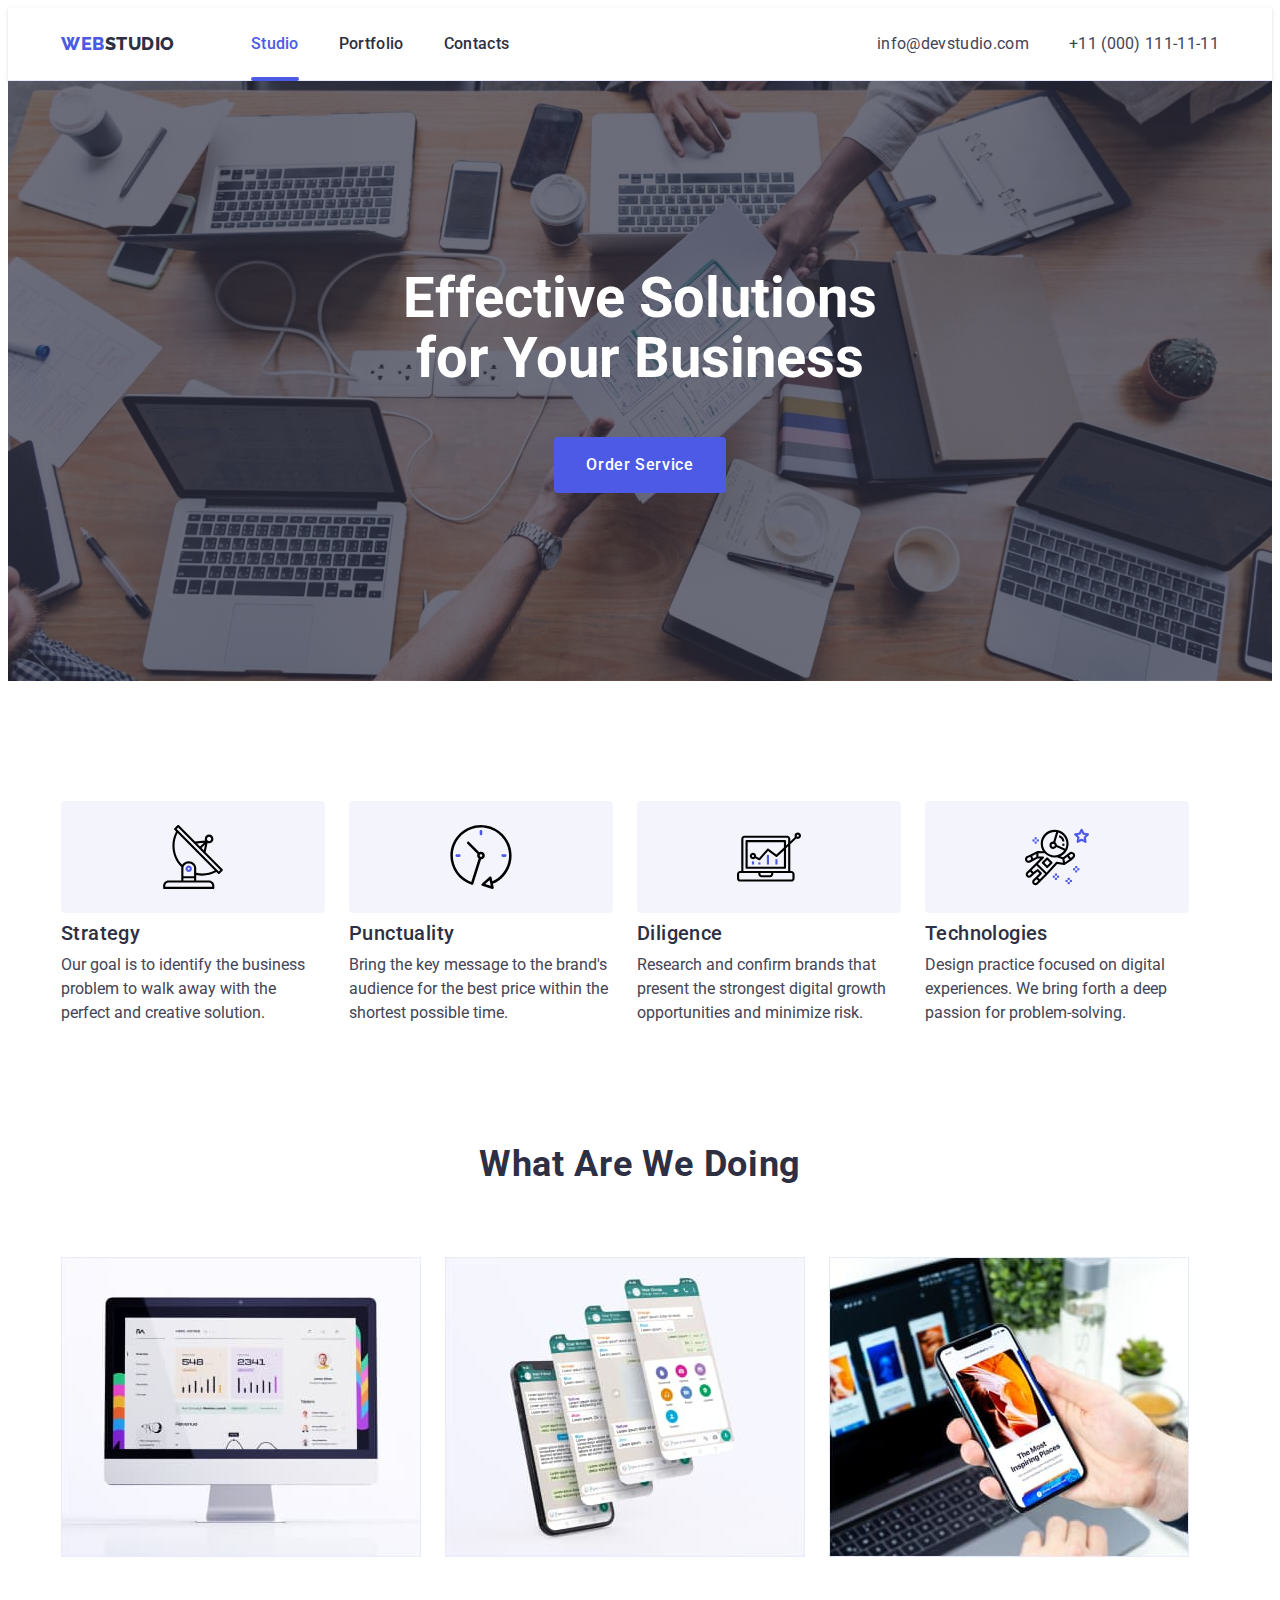
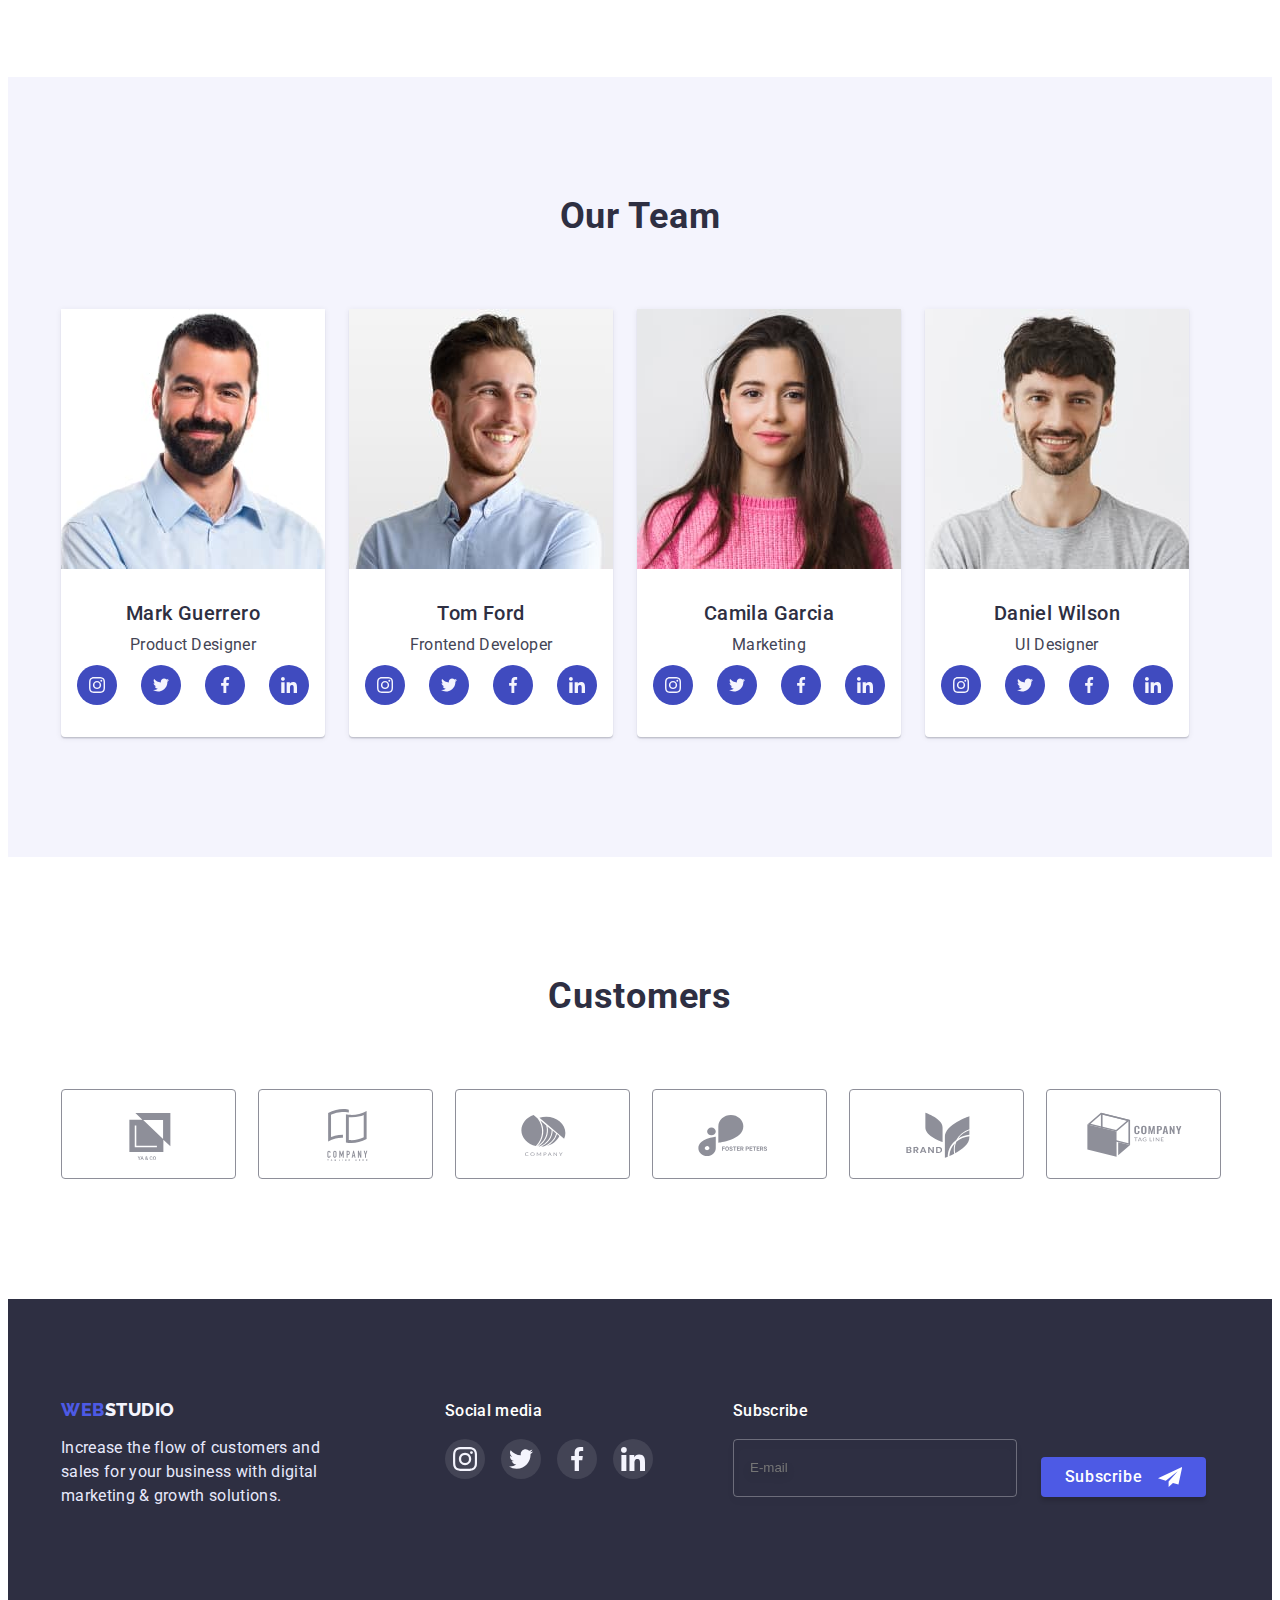
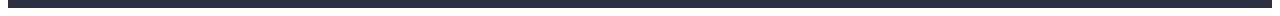
==== index.html @ ac2ced2f "Add files via upload" ====
<!DOCTYPE html>
<html lang="en">
  <head>
    <meta charset="UTF-8" />
    <meta http-equiv="X-UA-Compatible" content="IE=edge" />
    <meta name="viewport" content="width=device-width, initial-scale=1.0" />

    <!-- fonts -->

    <link href="https://fonts.googleapis.com" rel="preconnect" />
    <link href="https://fonts.gstatic.com" rel="preconnect" crossorigin />
    <link
      href="https://fonts.googleapis.com/css2?family=Raleway:wght@800&family=Roboto:wght@400;500;700;900&display=swap"
      rel="stylesheet"
    />

    <!-- reset -->

    <link
      href="https://cdnjs.cloudflare.com/ajax/libs/modern-normalize/1.1.0/modern-normalize.min.css"
      rel="stylesheet"
      integrity="sha512-wpPYUAdjBVSE4KJnH1VR1HeZfpl1ub8YT/NKx4PuQ5NmX2tKuGu6U/JRp5y+Y8XG2tV+wKQpNHVUX03MfMFn9Q=="
      crossorigin="anonymous"
      referrerpolicy="no-referrer"
    />

    <!-- styles -->

    <link href="./css/styles.css" rel="stylesheet" />
    <title>Webstudio</title>
  </head>

  <body>
    <header class="header">
      <div class="container">
        <!-- navigation -->
        <nav class="header-nav">
          <a class="logo link" href="./index.html"
            ><span class="logo-item">Web</span>Studio</a
          >
          <ul class="header-menu list">
            <li class="header-item">
              <a class="nav-link current link" href="./index.html">Studio</a>
            </li>
            <li class="header-item">
              <a class="nav-link link" href="./portfolio.html">Portfolio</a>
            </li>
            <li class="header-item">
              <a class="nav-link link" href="./portfolio.html">Contacts</a>
            </li>
          </ul>
        </nav>

        <!-- contacts -->
        <address>
          <ul class="header-address list">
            <li class="header-item">
              <a class="header-contacts link" href="mailto:info@devstudio.com"
                >info@devstudio.com</a
              >
            </li>
            <li class="header-item">
              <a class="header-contacts link" href="tel:+110001111111"
                >+11 (000) 111-11-11</a
              >
            </li>
          </ul>
        </address>
      </div>
    </header>

    <main>
      <!-- hero -->

      <section class="section hero">
        <div class="container">
          <h1 class="hero-title">Effective Solutions for Your Business</h1>
          <button class="hero-button" data-modal-open type="button">
            Order Service
          </button>
        </div>
      </section>

      <!-- advantages -->

      <section class="section">
        <div class="container">
          <h2 class="visually-hidden">advantages</h2>
          <ul class="list">
            <li class="column">
              <div class="adv-icon-box">
                <svg class="adv-icon">
                  <use href="./images/icons.svg#icon-antenna"></use>
                </svg>
              </div>
              <h3 class="section-subtitle">Strategy</h3>
              <p class="section-description">
                Our goal is to identify the business problem to walk away with
                the perfect and creative solution.
              </p>
            </li>
            <li class="column">
              <div class="adv-icon-box">
                <svg class="adv-icon">
                  <use href="./images/icons.svg#icon-clock"></use>
                </svg>
              </div>
              <h3 class="section-subtitle">Punctuality</h3>
              <p class="section-description">
                Bring the key message to the brand's audience for the best price
                within the shortest possible time.
              </p>
            </li>
            <li class="column">
              <div class="adv-icon-box">
                <svg class="adv-icon">
                  <use href="./images/icons.svg#icon-diagram"></use>
                </svg>
              </div>
              <h3 class="section-subtitle">Diligence</h3>
              <p class="section-description">
                Research and confirm brands that present the strongest digital
                growth opportunities and minimize risk.
              </p>
            </li>
            <li class="column">
              <div class="adv-icon-box">
                <svg class="adv-icon">
                  <use href="./images/icons.svg#icon-astronaut"></use>
                </svg>
              </div>
              <h3 class="section-subtitle">Technologies</h3>
              <p class="section-description">
                Design practice focused on digital experiences. We bring forth a
                deep passion for problem-solving.
              </p>
            </li>
          </ul>
        </div>
      </section>

      <!-- doing -->

      <section class="section">
        <div class="container">
          <h2 class="section-title">What are we doing</h2>
          <ul class="do-list list">
            <li>
              <img
                class="doing-images"
                src="./images/img1.jpg"
                alt="imac"
                width="360"
                height="300"
              />
            </li>
            <li>
              <img
                class="doing-images"
                src="./images/img2.jpg"
                alt="handy"
                width="360"
                height="300"
              />
            </li>
            <li>
              <img
                class="doing-images"
                src="./images/img3.jpg"
                alt="hand with handy"
                width="360"
                height="300"
              />
            </li>
          </ul>
        </div>
      </section>

      <!-- team -->

      <section class="section team">
        <div class="container team">
          <h2 class="section-title">Our Team</h2>
          <ul class="list">
            <li class="team-cards">
              <img
                src="./images/mark-guerrero.jpg"
                alt="Mark Guerrero"
                width="264"
                height="260"
              />
              <h3 class="section-subtitle">Mark Guerrero</h3>
              <p class="section-description">Product Designer</p>
              <ul class="socials-list">
                <li class="socials-item">
                  <a class="socials-link" href="#">
                    <svg class="socials-icon">
                      <use href="./images/icons.svg#icon-instagram"></use>
                    </svg>
                  </a>
                </li>
                <li class="socials-item">
                  <a class="socials-link" href="#">
                    <svg class="socials-icon">
                      <use href="./images/icons.svg#icon-twitter"></use>
                    </svg>
                  </a>
                </li>
                <li class="socials-item">
                  <a class="socials-link" href="#">
                    <svg class="socials-icon">
                      <use href="./images/icons.svg#icon-facebook"></use>
                    </svg>
                  </a>
                </li>
                <li class="socials-item">
                  <a class="socials-link" href="#">
                    <svg class="socials-icon">
                      <use href="./images/icons.svg#icon-linkedin"></use>
                    </svg>
                  </a>
                </li>
              </ul>
            </li>
            <li class="team-cards">
              <img
                src="./images/tom-ford.jpg"
                alt="Tom Ford"
                width="264"
                height="260"
              />
              <h3 class="section-subtitle">Tom Ford</h3>
              <p class="section-description">Frontend Developer</p>
              <ul class="socials-list">
                <li class="socials-item">
                  <a class="socials-link" href="#">
                    <svg class="socials-icon">
                      <use href="./images/icons.svg#icon-instagram"></use>
                    </svg>
                  </a>
                </li>
                <li class="socials-item">
                  <a class="socials-link" href="#">
                    <svg class="socials-icon">
                      <use href="./images/icons.svg#icon-twitter"></use>
                    </svg>
                  </a>
                </li>
                <li class="socials-item">
                  <a class="socials-link" href="#">
                    <svg class="socials-icon">
                      <use href="./images/icons.svg#icon-facebook"></use>
                    </svg>
                  </a>
                </li>
                <li class="socials-item">
                  <a class="socials-link" href="#">
                    <svg class="socials-icon">
                      <use href="./images/icons.svg#icon-linkedin"></use>
                    </svg>
                  </a>
                </li>
              </ul>
            </li>
            <li class="team-cards">
              <img
                src="./images/camila-garcia.jpg"
                alt="Camila Garcia"
                width="264"
                height="260"
              />
              <h3 class="section-subtitle">Camila Garcia</h3>
              <p class="section-description">Marketing</p>
              <ul class="socials-list">
                <li class="socials-item">
                  <a class="socials-link" href="#">
                    <svg class="socials-icon">
                      <use href="./images/icons.svg#icon-instagram"></use>
                    </svg>
                  </a>
                </li>
                <li class="socials-item">
                  <a class="socials-link" href="#">
                    <svg class="socials-icon">
                      <use href="./images/icons.svg#icon-twitter"></use>
                    </svg>
                  </a>
                </li>
                <li class="socials-item">
                  <a class="socials-link" href="#">
                    <svg class="socials-icon">
                      <use href="./images/icons.svg#icon-facebook"></use>
                    </svg>
                  </a>
                </li>
                <li class="socials-item">
                  <a class="socials-link" href="#">
                    <svg class="socials-icon">
                      <use href="./images/icons.svg#icon-linkedin"></use>
                    </svg>
                  </a>
                </li>
              </ul>
            </li>
            <li class="team-cards">
              <img
                src="./images/daniel-wilson.jpg"
                alt="Daniel Wilson"
                width="264"
                height="260"
              />
              <h3 class="section-subtitle">Daniel Wilson</h3>
              <p class="section-description">UI Designer</p>
              <ul class="socials-list">
                <li class="socials-item">
                  <a class="socials-link" href="#">
                    <svg class="socials-icon">
                      <use href="./images/icons.svg#icon-instagram"></use>
                    </svg>
                  </a>
                </li>
                <li class="socials-item">
                  <a class="socials-link" href="#">
                    <svg class="socials-icon">
                      <use href="./images/icons.svg#icon-twitter"></use>
                    </svg>
                  </a>
                </li>
                <li class="socials-item">
                  <a class="socials-link" href="#">
                    <svg class="socials-icon">
                      <use href="./images/icons.svg#icon-facebook"></use>
                    </svg>
                  </a>
                </li>
                <li class="socials-item">
                  <a class="socials-link" href="#">
                    <svg class="socials-icon">
                      <use href="./images/icons.svg#icon-linkedin"></use>
                    </svg>
                  </a>
                </li>
              </ul>
            </li>
          </ul>
        </div>
      </section>

      <!-- clients -->

      <section class="section">
        <div class="container">
          <h2 class="section-title">Customers</h2>
          <ul class="clients-list list">
            <li class="clients-item">
              <a class="clients-link" href="#">
                <svg class="clients-icon">
                  <use href="./images/icons.svg#icon-Logo1"></use>
                </svg>
              </a>
            </li>
            <li class="clients-item">
              <a class="clients-link" href="#">
                <svg class="clients-icon">
                  <use href="./images/icons.svg#icon-Logo2"></use>
                </svg>
              </a>
            </li>
            <li class="clients-item">
              <a class="clients-link" href="#">
                <svg class="clients-icon">
                  <use href="./images/icons.svg#icon-Logo3"></use>
                </svg>
              </a>
            </li>
            <li class="clients-item">
              <a class="clients-link" href="#">
                <svg class="clients-icon">
                  <use href="./images/icons.svg#icon-Logo4"></use>
                </svg>
              </a>
            </li>
            <li class="clients-item">
              <a class="clients-link" href="#">
                <svg class="clients-icon">
                  <use href="./images/icons.svg#icon-Logo5"></use>
                </svg>
              </a>
            </li>
            <li class="clients-item">
              <a class="clients-link" href="#">
                <svg class="clients-icon">
                  <use href="./images/icons.svg#icon-Logo6"></use>
                </svg>
              </a>
            </li>
          </ul>
        </div>
      </section>
    </main>

    <!-- footer -->

    <footer class="footer">
      <div class="container">
        <ul class="list socials-footer">
          <li class="footer-item">
            <a class="footer-logo link" href="./index.html"
              ><span class="logo-item">Web</span>Studio</a
            >
            <p class="footer-text">
              Increase the flow of customers and sales for your business with
              digital marketing &#38; growth solutions.
            </p>
          </li>
          <li class="footer-socials-item">
            <h3 class="footer-socials-title">Social media</h3>
            <ul class="footer-socials-list">
              <li class="socials-item">
                <a class="footer-socials-link" href="#">
                  <svg class="footer-socials-icon">
                    <use href="./images/icons.svg#icon-instagram"></use>
                  </svg>
                </a>
              </li>
              <li class="socials-item">
                <a class="footer-socials-link" href="#">
                  <svg class="footer-socials-icon">
                    <use href="./images/icons.svg#icon-twitter"></use>
                  </svg>
                </a>
              </li>
              <li class="socials-item">
                <a class="footer-socials-link" href="#">
                  <svg class="footer-socials-icon">
                    <use href="./images/icons.svg#icon-facebook"></use>
                  </svg>
                </a>
              </li>
              <li class="socials-item">
                <a class="footer-socials-link" href="#">
                  <svg class="footer-socials-icon">
                    <use href="./images/icons.svg#icon-linkedin"></use>
                  </svg>
                </a>
              </li>
            </ul>
          </li>
          <li>
            <form class="footer-form" id="footer-form" autocomplete="on">
              <div class="footer-form-item">
                <label class="footer-socials-title" for="footer-user-email"
                  >Subscribe</label
                >

                <input
                  class="footer-user-email"
                  id="footer-user-email"
                  type="email"
                  placeholder="E-mail"
                  name="footer-user-email"
                  required
                />
              </div>

              <div class="footer-submit">
                <button
                  class="footer-submit-button"
                  type="submit"
                  form="footer-form"
                >
                  Subscribe
                  <svg class="footer-button-icon">
                    <use href="./images/icons.svg#icon-send"></use>
                  </svg>
                </button>
              </div>
            </form>
          </li>
        </ul>
      </div>
    </footer>

    <!-- modal -->
    <div class="backdrop is-hidden" data-modal>
      <div class="modal">
        <button class="modal-close" data-modal-close type="button">
          <svg height="8" width="8">
            <use href="./images/icons.svg#icon-close"></use>
          </svg>
        </button>
        <h2 class="form-title">
          Leave your contacts and we will call you back
        </h2>
        <form name="contact-form" autocomplete="on">
          <div class="form-item">
            <label class="form-row-name" for="user-name">Name</label>
            <input
              class="form-row"
              id="user-name"
              type="text"
              name="user-name"
              required
            />
            <svg class="form-row-icon">
              <use href="./images/icons.svg#icon-name"></use>
            </svg>
          </div>
          <div class="form-item">
            <label class="form-row-name" for="user-phone">Phone</label>
            <input
              class="form-row"
              id="user-phone"
              type="tel"
              name="user-phone"
              required
            />
            <svg class="form-row-icon">
              <use href="./images/icons.svg#icon-phone"></use>
            </svg>
          </div>
          <div class="form-item">
            <label class="form-row-name" for="user-email">E-mail</label>
            <input
              class="form-row"
              id="user-email"
              type="email"
              name="user-email"
              required
            />
            <svg class="form-row-icon">
              <use href="./images/icons.svg#icon-email"></use>
            </svg>
          </div>
          <div class="user-comment">
            <label class="form-row-name" for="user-comment">Comment</label>
            <textarea
              class="form-user-comment"
              name="user-comment"
              id="user-comment"
              placeholder="Text input"
              required
            ></textarea>
          </div>

          <div class="user-agreement">
            <input
              class="checkbox-input visually-hidden"
              type="checkbox"
              id="checkbox"
              value="vector"
              name="user-agreement"
              required
            />
            <label class="form-checkbox-text" for="checkbox">
              I accept the terms and conditions of the
              <a href="#">Privacy Policy</a>
            </label>
          </div>
          <button class="form-button" data-modal-open type="submit">
            Send
          </button>
        </form>
      </div>
    </div>

    <script src="./js/modal.js"></script>
  </body>
</html>
---- css/styles.css ----
:root {
  --color-brand: #4d5ae5;
  --color-pressed: #404bbf;
  --color-primary: #2e2f42;
  --color-success: #31d0aa;
  --color-bodytext: #434455;
  --color-helpertext: #8e8f99;
  --color-accent: #e7e9fc;
  --color-lightmode: #f4f4fd;
  --color-body-bckg: #ffffff;
  --main-font: "Roboto";
  --secondary-font: "Raleway";
}

body {
  font-family: var(--main-font);
  font-size: 16px;
  line-height: 1.5;
  color: var(--color-bodytext);
  background-color: var(--color-body-bckg);
}

p,
h1,
h2,
h3,
h4,
h5,
h6 {
  margin-top: 0px;
}

img {
  display: block;
  height: auto;
  max-width: 100%;
}

.list {
  list-style-type: none;
  margin-top: 0;
  margin-bottom: 0;
  padding: 0;
}

.link {
  text-decoration: none;
}

/* components */

.container {
  width: 100%;
  max-width: 1158px;
  margin: 0 auto;
  padding: 0 15px;
}

/* utils */

.visually-hidden {
  position: absolute;
  width: 1px;
  height: 1px;
  margin: -1px;
  border: 0;
  padding: 0;

  white-space: nowrap;
  clip-path: inset(100%);
  clip: rect(0 0 0 0);
  overflow: hidden;
}

/* section */

.section {
  padding-top: 120px;
  padding-bottom: 120px;
}

.section:nth-of-type(3) {
  padding-top: 0px;
}

.section-title {
  text-align: center;
  font-size: 36px;
  line-height: 1.11;
  letter-spacing: 0.02em;
  text-transform: capitalize;
  color: var(--color-primary);
  margin-bottom: 72px;
}

.section-subtitle {
  text-align: center;
  font-weight: 500;
  font-size: 20px;
  line-height: 1.2;
  letter-spacing: 0.02em;
  color: var(--color-primary);
  margin-bottom: 8px;
}

.section-description {
  text-align: center;
  letter-spacing: 0.02em;
  margin-bottom: 0;
}

.section .list {
  display: flex;
  row-gap: 48px;
  column-gap: 24px;
}

/* header */

.logo {
  font-family: var(--secondary-font);
  font-weight: 800;
  font-size: 18px;
  line-height: 1.17;
  letter-spacing: 0.03em;
  text-transform: uppercase;
  color: var(--color-primary);
  margin-right: 76px;
  display: block;
}

.logo-item {
  color: var(--color-brand);
}
.header {
  border-bottom: 1px solid #e7e9fc;
  padding-top: 24px;
  padding-bottom: 24px;
  box-shadow: 0px 2px 1px rgba(46, 47, 66, 0.08),
    0px 1px 1px rgba(46, 47, 66, 0.16), 0px 1px 6px rgba(46, 47, 66, 0.08);
}

.header .container {
  display: flex;
  align-items: center;
}

.header-item {
  margin-right: 40px;
}
.header-item:last-child {
  margin-right: 0;
}
.header-item:first-child {
  margin-left: 0;
}

/* navigation */

.header-nav {
  display: flex;
  align-items: center;
  flex-grow: 1;
}

.header-menu {
  display: flex;
  margin-bottom: 0;
}

.nav-link {
  position: relative;
  display: flex;
  color: var(--color-primary);
  font-weight: 500;
  letter-spacing: 0.02em;
  transition-property: color;
  transition-duration: 250ms;
  transition-timing-function: cubic-bezier(0.4, 0, 0.2, 1);
}

.nav-link.current {
  color: var(--color-brand);
}

.nav-link.current::after {
  position: absolute;
  width: 100%;
  height: 4px;
  content: " ";
  background-color: currentColor;
  border-radius: 2px;
  bottom: -104%;
  left: 0;
}

.nav-link:hover {
  color: var(--color-pressed);
}

/* contacts */

.header-address {
  display: flex;
  margin-bottom: 0;
}

.header-contacts {
  font-style: normal;
  color: var(--color-bodytext);
  letter-spacing: 0.02em;
  transition-property: color;
  transition-duration: 250ms;
  transition-timing-function: cubic-bezier(0.4, 0, 0.2, 1);
}

.header-contacts:hover {
  color: var(--color-pressed);
}

/* hero */

.hero .container {
  text-align: center;
}

.hero {
  background-color: var(--color-primary);
  padding-top: 188px;
  padding-bottom: 188px;
  text-align: center;
  background-image: linear-gradient(
      rgba(46, 47, 66, 0.7),
      rgba(46, 47, 66, 0.7)
    ),
    url(../images/hero-bg.jpg);
  background-repeat: no-repeat;
  background-position: center;
  object-fit: contain;
  max-width: 1440px;
  margin: 0 auto;
}

.hero-title {
  max-width: 494px;
  display: block;
  font-size: 56px;
  line-height: 1.07;
  letter-spacing: normal;
  color: var(--color-body-bckg);
  margin-bottom: 48px;
  text-align: center;
  margin-left: auto;
  margin-right: auto;
}

.hero-button {
  display: inline-block;
  font-family: inherit;
  font-weight: 500;
  font-size: 16px;
  line-height: 1.5;
  letter-spacing: 0.04em;
  background: var(--color-brand);
  color: var(--color-body-bckg);
  box-shadow: 0px 4px 4px var(--box-shadow-color);
  border: 0;
  border-color: transparent;
  border-radius: 4px;
  padding: 16px 32px;
  text-align: center;
  cursor: pointer;
  transition-property: background-color;
  transition-duration: 250ms;
  transition-timing-function: cubic-bezier(0.4, 0, 0.2, 1);
}

.hero-button:hover,
.hero-button:focus {
  background: var(--color-pressed);
}

/* advantages */

.adv-icon-box {
  display: flex;
  align-items: center;
  justify-content: center;
  width: 264px;
  height: 112px;
  border-radius: 4px;
  background-color: var(--color-lightmode);
  margin-bottom: 8px;
}

.adv-icon {
  width: 64px;
  height: 64px;
}

.column {
  width: 264px;
}

.column .section-subtitle {
  text-align: left;
}

.column .section-description {
  text-align: left;
  margin-bottom: 0;
  letter-spacing: normal;
}
/* team */

.team {
  background-color: var(--color-lightmode);
}

.team-cards {
  background-color: var(--color-body-bckg);
  box-shadow: 0px 1px 6px rgba(46, 47, 66, 0.08),
    0px 1px 1px rgba(46, 47, 66, 0.16), 0px 2px 1px rgba(46, 47, 66, 0.08);
  border-radius: 0px 0px 4px 4px;
  padding-bottom: 32px;
}

.team-cards > img {
  margin-bottom: 32px;
}
.team-cards > p {
  margin-bottom: 0;
}

.team-profession {
  letter-spacing: 0.02em;
}

/* clients */

.clients-list {
  justify-content: center;
}

.clients-item {
  flex-basis: calc((100% - 24px * 5) / 6);
}

.clients-link {
  display: flex;
  height: 88px;
  width: 100%;
  align-items: center;
  justify-content: center;
  border: 1px solid var(--color-helpertext);
  border-radius: 4px;
  fill: var(--color-helpertext);
  transition-property: border-color, fill;
  transition-duration: 250ms;
  transition-timing-function: cubic-bezier(0.4, 0, 0.2, 1);
}

.clients-link:hover,
.clients-link:focus {
  border-color: var(--color-pressed);
  fill: var(--color-pressed);
}

.clients-icon {
  width: 104px;
  height: 56px;
}

/* footer */

.footer {
  background: var(--color-primary);
  padding-top: 100px;
  padding-bottom: 100px;
}

.container .footer {
  margin-left: 0;
}

.socials-footer {
  display: flex;
}
/* socials footer */

.socials-list {
  justify-content: center;
  margin-top: 8px;
  gap: 24px;
  list-style-type: none;
  margin-bottom: 0;
  padding-left: 0;
  display: flex;
}

.socials-item {
  height: 40px;
  width: 40px;
}

.socials-link {
  background-color: var(--color-pressed);
  fill: var(--color-lightmode);
  display: flex;
  align-items: center;
  justify-content: center;
  height: 100%;
  width: 100%;
  border-radius: 50%;
  transition-property: background-color;
  transition-duration: 250ms;
  transition-timing-function: cubic-bezier(0.4, 0, 0.2, 1);
}

.socials-link:focus,
.socials-link:hover {
  background-color: var(--color-brand);
}

.socials-icon {
  height: 16px;
  width: 16px;
}

.footer-item {
  margin-right: 120px;
}

.footer-socials-item {
  margin-right: 80px;
}

.footer-logo {
  display: block;
  font-family: var(--secondary-font);
  font-weight: 800;
  font-size: 18px;
  line-height: 1.17;
  text-decoration: none;
  color: var(--color-lightmode);
  text-transform: uppercase;
  letter-spacing: 0.03em;
  margin-bottom: 16px;
}

.footer-text {
  display: block;
  color: var(--color-accent);
  letter-spacing: 0.02em;
  width: 264px;
  margin: 0;
}

.footer-socials-title {
  font-weight: 500;
  font-size: 16px;
  letter-spacing: 0.02em;
  color: var(--color-body-bckg);
}

.footer-socials-list {
  display: flex;
  justify-content: center;
  gap: 16px;
  list-style-type: none;
  margin-bottom: 0;
  padding-left: 0;
}

.footer-socials-link {
  background-color: rgba(255, 255, 255, 0.1);
  fill: var(--color-lightmode);
  display: flex;
  align-items: center;
  justify-content: center;
  height: 100%;
  width: 100%;
  border-radius: 50%;
  transition-property: background-color;
  transition-duration: 250ms;
  transition-timing-function: cubic-bezier(0.4, 0, 0.2, 1);
}

.footer-socials-link:focus,
.footer-socials-link:hover {
  background-color: var(--color-success);
}

.footer-socials-icon {
  height: 24px;
  width: 24px;
}

.footer-user-email {
  background-color: transparent;
  width: 264px;
  height: 40px;
  border: 1px solid rgba(255, 255, 255, 0.3);
  color: var(--color-body-bckg);
  filter: drop-shadow(0px 4px 4px rgba(0, 0, 0, 0.15));
  border-radius: 4px;
  padding-left: 16px;
  padding-top: 8px;
  padding-bottom: 8px;
}

.footer-user-email:focus,
.footer-user-email:active {
  outline: none;
  border-color: var(--color-brand);
}

.form-user-email::placeholder {
  font-size: 12px;
  line-height: 2;
  letter-spacing: 0.04em;
  color: rgba(255, 255, 255, 0.6);
}

.footer-submit-button {
  display: flex;
  gap: 16px;
  justify-content: center;
  align-items: center;

  height: 40px;
  width: 165px;
  font-family: inherit;
  font-weight: 500;
  font-size: 16px;
  line-height: 1.5;
  letter-spacing: 0.04em;
  background: var(--color-brand);
  color: var(--color-body-bckg);
  box-shadow: 0px 4px 4px rgba(0, 0, 0, 0.15);
  border: 0;
  border-color: transparent;
  border-radius: 4px;

  text-align: center;
  cursor: pointer;
  transition-property: background-color;
  transition-duration: 250ms;
  transition-timing-function: cubic-bezier(0.4, 0, 0.2, 1);
}

.footer-submit-button:hover,
.footer-submit-button:focus {
  background-color: var(--color-pressed);
}

.footer-submit {
  display: flex;
  justify-content: center;
  align-items: end;
}

.footer-form {
  display: flex;
  gap: 24px;
}

.footer-button-icon {
  height: 24px;
  width: 24px;
  fill: var(--color-body-bckg);
}

.footer-form-item {
  display: flex;
  flex-direction: column;
  gap: 16px;
}

/* modal */

.backdrop {
  display: flex;
  justify-content: center;
  align-items: center;
  position: fixed;
  top: 0;
  left: 0;
  width: 100%;
  height: 100%;
  padding: 24px 0;
  background-color: rgba(46, 47, 66, 0.4);
  transition-property: transform;
  transition: opacity 500ms cubic-bezier(0.4, 0, 0.2, 1),
    visibility 500ms cubic-bezier(0.4, 0, 0.2, 1);
}
.backdrop.is-hidden {
  opacity: 0;
  visibility: hidden;
  pointer-events: none;
}

.modal {
  position: relative;
  width: 100%;
  height: 100%;
  max-width: 408px;
  max-height: 584px;
  background-color: #fcfcfc;
  box-shadow: 0px 1px 1px rgba(0, 0, 0, 0.14), 0px 1px 3px rgba(0, 0, 0, 0.12),
    0px 2px 1px rgba(0, 0, 0, 0.2);
  border-radius: 4px;
  transition-property: transform;
  transition-duration: 250ms;
  transition-timing-function: ease-out;
  padding: 72px 24px 24px;
}

.backdrop.is-hidden .modal {
  transform: scale(0);
}

.modal-close {
  position: absolute;
  cursor: pointer;
  right: 24px;
  top: 24px;
  height: 24px;
  width: 24px;
  background-color: var(--color-accent);
  border-radius: 50%;
  border: 1px solid rgba(0, 0, 0, 0.1);
  fill: black;
  transition-duration: 250ms;
  transition-timing-function: cubic-bezier(0.4, 0, 0.2, 1);
}

.modal-close:hover,
.modal-close:focus {
  fill: var(--color-body-bckg);
  background-color: var(--color-pressed);
}

.form-user-comment::placeholder {
  font-size: 12px;
  line-height: 1.33;
  letter-spacing: 0.04em;
  color: rgba(117, 117, 117, 0.5);
}

.form-item {
  position: relative;
  margin-bottom: 8px;
}

.form-row {
  width: 100%;
  height: 40px;
  padding-left: 38px;
  border: 1px solid rgba(33, 33, 33, 0.2);
  border-radius: 4px;

  transition-property: border-color;
  transition-duration: 250ms;
  transition-timing-function: cubic-bezier(0.4, 0, 0.2, 1);
}

.form-row:focus,
.form-row:active {
  outline: none;
  border-color: var(--color-brand);
}
.form-item input:focus + svg {
  fill: var(--color-brand);
}

.form-row-name {
  display: block;
  font-size: 12px;
  line-height: 1.33;
  letter-spacing: 0.04em;
  color: var(--color-helpertext);
  margin-bottom: 4px;
}

.form-row-icon {
  position: absolute;
  top: 65%;
  left: 16px;
  transform: translateY(-50%);
  fill: inherit;
  height: 12px;
  width: 12px;
}

.form-title {
  font-size: 16px;
  font-weight: 500;
  line-height: 1.5;
  text-align: center;
  letter-spacing: 0.02em;
  color: var(--color-primary);
}

.form-user-comment {
  resize: none;
  width: 100%;
  height: 120px;
  border: 1px solid #4d5ae5;
  border-radius: 4px;
  border: 1px solid rgba(33, 33, 33, 0.2);
  border-radius: 4px;
  margin-bottom: 0;
}

.user-comment {
  margin-bottom: 0;
  max-height: 138px;
}

.form-user-comment:focus,
.form-user-comment:active {
  outline: none;
  border-color: var(--color-brand);
}

.user-agreement {
  margin-top: 16px;
  margin-bottom: 24px;
}

.form-checkbox-text {
  display: flex;
  height: 16px;
  font-size: 12px;
  line-height: 1.33;
  letter-spacing: 0.04em;
  color: #757575;
  cursor: pointer;
}

.form-checkbox-text::before {
  content: "";
  height: 16px;
  width: 16px;
  margin-right: 8px;
  border: 1.25px solid var(--color-helpertext);
  border-radius: 2px;

  transition-property: background-color;
  transition-duration: 250ms;
  transition-timing-function: cubic-bezier(0.4, 0, 0.2, 1);
}

.checkbox-input:checked + .form-checkbox-text::before {
  background-color: var(--color-brand);
  border: 1.25px solid var(--color-brand);
  border-radius: 2px;
  background-image: url(../images/check.svg);
  color: var(--color-accent);
  background-repeat: no-repeat;
  background-position: center;
}

.checkbox-input:hover + .form-checkbox-text::before,
.checkbox-input:active + .form-checkbox-text::before {
  border-color: var(--color-pressed);
}

.form-button {
  margin: 0 auto;
  height: 56px;
  width: 169px;
  display: block;

  font-family: inherit;
  font-weight: 500;
  font-size: 16px;
  line-height: 1.5;
  letter-spacing: 0.04em;
  background: var(--color-brand);
  color: var(--color-body-bckg);
  box-shadow: 0px 4px 4px rgba(0, 0, 0, 0.15);
  border: 0;
  border-color: transparent;
  border-radius: 4px;
  padding: 16px 32px;

  text-align: center;
  cursor: pointer;
  transition-property: background-color;
  transition-duration: 250ms;
  transition-timing-function: cubic-bezier(0.4, 0, 0.2, 1);
}

.form-button:hover,
.form-button:focus {
  background-color: var(--color-pressed);
}

/* portfolio page */

/* filter */

.filter {
  padding-top: 96px;
}
.filter-list {
  justify-content: center;
  margin-bottom: 72px;
}

.filter-buttons {
  color: var(--color-brand);
  cursor: pointer;
  border-radius: 4px;
  background: var(--color-accent);
  font-family: var(--main-font);
  font-weight: 500;
  font-size: 16px;
  line-height: 1.5;
  align-items: center;
  letter-spacing: 0.04em;
  border-radius: 4px;
  border: 1px solid var(--accent-color);
  padding: 12px 24px;
  transition-property: background-color, color, box-shadow;
  transition-duration: 250ms;
  transition-timing-function: cubic-bezier(0.4, 0, 0.2, 1);
}

.filter-buttons:hover,
.filter-buttons:focus {
  background-color: var(--color-pressed);
  color: var(--color-body-bckg);
  box-shadow: 0px 3px 1px rgba(0, 0, 0, 0.1), 0px 2px 1px rgba(0, 0, 0, 0.08),
    0px 2px 2px rgba(0, 0, 0, 0.12);
}

/* portfolio-net */

.section .list .portfolio-list {
  row-gap: 24px;
  column-gap: 48px;
}

.portfolio-list {
  flex-wrap: wrap;
}
.portfolio-link {
  display: block;
  text-decoration: none;
  transition-property: box-shadow;
  transition-duration: 250ms;
  transition-timing-function: cubic-bezier(0.4, 0, 0.2, 1);
}

.portfolio-link:hover,
.portfolio-link:focus {
  box-shadow: 0px 1px 6px rgba(46, 47, 66, 0.08),
    0px 1px 1px rgba(46, 47, 66, 0.16), 0px 2px 1px rgba(46, 47, 66, 0.08);
}

.portfolio-card {
  flex-direction: column;
  border-left: 1px solid #e7e9fc;
  border-right: 1px solid #e7e9fc;
  border-bottom: 1px solid #e7e9fc;
  padding-top: 32px;
  padding-bottom: 32px;
  padding-left: 16px;
  text-decoration: none;
}

.pf-subtitle {
  display: flex;
  flex-direction: column;
  align-items: start;
}

.pf-dskr {
  display: flex;
  align-items: start;
  color: var(--color-bodytext);
}

.portfolio-item {
  flex-basis: calc((100% - 48px) / 3);
}

.portfolio-image {
  position: relative;
  overflow: hidden;
}

.portfolio-link:hover .portfolio-info,
.portfolio-link:focus .portfolio-info {
  transform: translateY(0);
}

.portfolio-info {
  padding-left: 32px;
  padding-right: 32px;
  padding-top: 40px;
  position: absolute;
  text-align: left;
  top: 0;
  left: 0;
  color: var(--color-lightmode);
  background-color: var(--color-brand);
  width: 100%;
  height: 100%;
  transition-property: transform;
  transform: translateY(100%);
  transition-duration: 250ms;
  transition-timing-function: cubic-bezier(0.4, 0, 0.2, 1);
  background-blend-mode: soft-light;
  mix-blend-mode: normal;
}
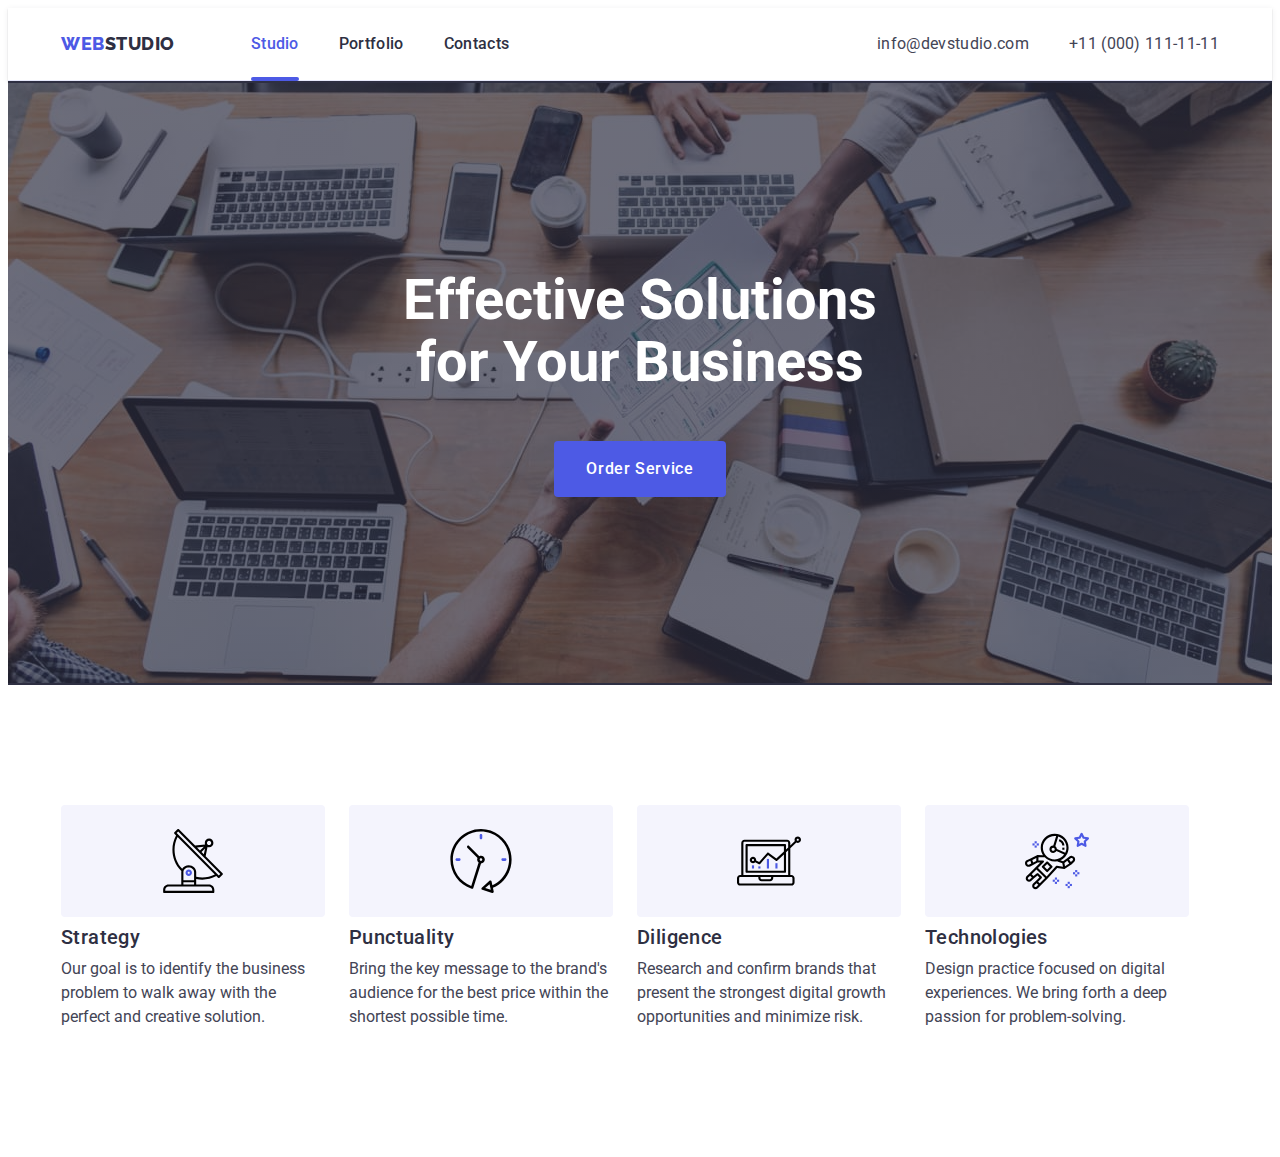
==== commit 55471f38: "add adaptive 2 sections" ====
--- a/index.html
+++ b/index.html
@@ -33,7 +33,6 @@
   <body>
     <header class="header">
       <div class="container">
-        <!-- navigation -->
         <nav class="header-nav">
           <a class="logo link" href="./index.html"
             ><span class="logo-item">Web</span>Studio</a
@@ -51,7 +50,6 @@
           </ul>
         </nav>
 
-        <!-- contacts -->
         <address>
           <ul class="header-address list">
             <li class="header-item">
@@ -66,6 +64,97 @@
             </li>
           </ul>
         </address>
+
+        <button
+          class="header-burger js-open-menu"
+          type="button"
+          aria-expanded="false"
+          aria-controls="mobile-menu"
+        >
+          <svg class="header-burger" width="32px" height="22">
+            <use href="./images/icons.svg#icon-menu-burger"></use>
+          </svg>
+        </button>
+      </div>
+
+      <div class="mobile-menu js-menu-container" id="mobile-menu">
+        <button class="modal-close js-close-menu" type="button">
+          <svg height="8" width="8">
+            <use href="./images/icons.svg#icon-close"></use>
+          </svg>
+        </button>
+
+        <nav class="mobile-header-nav">
+          <ul class="mobile-header-menu list">
+            <li class="mobile-header-item">
+              <a class="mobile-nav-link current link" href="./index.html"
+                >Studio</a
+              >
+            </li>
+            <li class="mobile-header-item">
+              <a class="mobile-nav-link link" href="./portfolio.html"
+                >Portfolio</a
+              >
+            </li>
+            <li class="mobile-header-item">
+              <a class="mobile-nav-link link" href="./portfolio.html"
+                >Contacts</a
+              >
+            </li>
+          </ul>
+        </nav>
+        <div class="mobile-contacts">
+          <address class="mobile-header-address">
+            <ul class="mobile-contact-list list">
+              <li class="mobile-contacts-item">
+                <a
+                  class="mobile-header-contacts phone link"
+                  href="tel:+110001111111"
+                  >+11 (000) 111-11-11</a
+                >
+              </li>
+              <li class="mobile-contacts-item">
+                <a
+                  class="mobile-header-contacts email link"
+                  href="mailto:info@devstudio.com"
+                  >info@devstudio.com</a
+                >
+              </li>
+            </ul>
+          </address>
+          <div class="socials-mobile">
+            <ul class="mobile-socials-list">
+              <li class="socials-item">
+                <a class="socials-link" href="#">
+                  <svg class="socials-icon">
+                    <use href="./images/icons.svg#icon-instagram"></use>
+                  </svg>
+                </a>
+              </li>
+              <li class="socials-item">
+                <a class="socials-link" href="#">
+                  <svg class="socials-icon">
+                    <use href="./images/icons.svg#icon-twitter"></use>
+                  </svg>
+                </a>
+              </li>
+              <li class="socials-item">
+                <a class="socials-link" href="#">
+                  <svg class="socials-icon">
+                    <use href="./images/icons.svg#icon-facebook"></use>
+                  </svg>
+                </a>
+              </li>
+              <li class="socials-item">
+                <a class="socials-link" href="#">
+                  <svg class="socials-icon">
+                    <use href="./images/icons.svg#icon-linkedin"></use>
+                  </svg>
+                </a>
+              </li>
+            </ul>
+          </div>
+        </div>
       </div>
     </header>
 
@@ -74,7 +163,10 @@
 
       <section class="section hero">
         <div class="container">
-          <h1 class="hero-title">Effective Solutions for Your Business</h1>
+          <h1 class="hero-title">
+            Effective Solutions<br />
+            for Your Business
+          </h1>
           <button class="hero-button" data-modal-open type="button">
             Order Service
           </button>
@@ -141,7 +233,7 @@
 
       <!-- doing -->
 
-      <section class="section">
+      <!-- <section class="section">
         <div class="container">
           <h2 class="section-title">What are we doing</h2>
           <ul class="do-list list">
@@ -174,11 +266,11 @@
             </li>
           </ul>
         </div>
-      </section>
+      </section> -->
 
       <!-- team -->
 
-      <section class="section team">
+      <!-- <section class="section team">
         <div class="container team">
           <h2 class="section-title">Our Team</h2>
           <ul class="list">
@@ -344,11 +436,11 @@
             </li>
           </ul>
         </div>
-      </section>
+      </section> -->
 
       <!-- clients -->
 
-      <section class="section">
+      <!-- <section class="section">
         <div class="container">
           <h2 class="section-title">Customers</h2>
           <ul class="clients-list list">
@@ -396,12 +488,12 @@
             </li>
           </ul>
         </div>
-      </section>
+      </section> -->
     </main>
 
     <!-- footer -->
 
-    <footer class="footer">
+    <!-- <footer class="footer">
       <div class="container">
         <ul class="list socials-footer">
           <li class="footer-item">
@@ -479,10 +571,10 @@
           </li>
         </ul>
       </div>
-    </footer>
+    </footer> -->
 
     <!-- modal -->
-    <div class="backdrop is-hidden" data-modal>
+    <!-- <div class="backdrop is-hidden" data-modal>
       <div class="modal">
         <button class="modal-close" data-modal-close type="button">
           <svg height="8" width="8">
@@ -562,8 +654,9 @@
           </button>
         </form>
       </div>
-    </div>
+    </div> -->
 
     <script src="./js/modal.js"></script>
+    <script src="./js/mobile-menu.js"></script>
   </body>
 </html>
--- a/css/styles.css
+++ b/css/styles.css
@@ -50,10 +50,27 @@
 /* components */
 
 .container {
-  width: 100%;
-  max-width: 1158px;
   margin: 0 auto;
-  padding: 0 15px;
+  padding-left: 15px;
+  padding-right: 15px;
+  max-width: 428px;
+}
+
+@media screen and (min-width: 768px) {
+  .container {
+    max-width: 768px;
+  }
+}
+@media screen and (min-width: 1158px) {
+  .container {
+    max-width: 1158px;
+  }
+}
+@media screen and (max-width: 1157px) {
+  .section {
+    padding-top: 96px;
+    padding-bottom: 96px;
+  }
 }
 
 /* utils */
@@ -75,8 +92,15 @@
 /* section */
 
 .section {
-  padding-top: 120px;
-  padding-bottom: 120px;
+  padding-top: 96px;
+  padding-bottom: 96px;
+}
+
+@media (min-width: 1158px) {
+  .section {
+    padding-top: 120px;
+    padding-bottom: 120px;
+  }
 }
 
 .section:nth-of-type(3) {
@@ -95,24 +119,48 @@
 
 .section-subtitle {
   text-align: center;
-  font-weight: 500;
-  font-size: 20px;
-  line-height: 1.2;
+  font-weight: 700;
+  font-size: 36px;
+  line-height: 1.1;
   letter-spacing: 0.02em;
   color: var(--color-primary);
   margin-bottom: 8px;
 }
 
+@media (min-width: 1158px) {
+  .section-subtitle {
+    font-weight: 500;
+    font-size: 20px;
+    line-height: 1.2;
+  }
+}
+
 .section-description {
+  flex-direction: column;
   text-align: center;
   letter-spacing: 0.02em;
   margin-bottom: 0;
 }
 
 .section .list {
-  display: flex;
-  row-gap: 48px;
-  column-gap: 24px;
+  flex-wrap: wrap;
+  row-gap: 72px;
+  display: flex;
+}
+
+@media (min-width: 768px) {
+  .section .list {
+    display: flex;
+    flex-wrap: wrap;
+    row-gap: 72px;
+    column-gap: 24px;
+  }
+}
+
+@media (min-width: 1158px) {
+  .section .list {
+    flex-wrap: nowrap;
+  }
 }
 
 /* header */
@@ -163,9 +211,23 @@
   flex-grow: 1;
 }
 
+@media (min-width: 768px) {
+  .header-nav {
+    display: flex;
+    align-items: center;
+    flex-grow: 1;
+  }
+}
+
 .header-menu {
-  display: flex;
-  margin-bottom: 0;
+  display: none;
+}
+
+@media (min-width: 768px) {
+  .header-menu {
+    display: flex;
+    margin-bottom: 0;
+  }
 }
 
 .nav-link {
@@ -201,8 +263,14 @@
 /* contacts */
 
 .header-address {
-  display: flex;
-  margin-bottom: 0;
+  display: none;
+}
+
+@media (min-width: 768px) {
+  .header-address {
+    display: flex;
+    margin-bottom: 0;
+  }
 }
 
 .header-contacts {
@@ -218,6 +286,97 @@
   color: var(--color-pressed);
 }
 
+/* mobile menu */
+
+.mobile-menu {
+  position: fixed;
+  top: 0;
+  left: 100%;
+  width: 100vw;
+  height: 100vh;
+  background-color: #fff;
+  padding: 80px 51px 40px 40px;
+  transition: transform 250ms cubic-bezier(0.4, 0, 0.2, 1);
+}
+
+.mobile-menu.is-open {
+  transform: translateX(-100%);
+}
+
+.header-burger {
+  background-color: transparent;
+  color: var(--color-primary);
+  border: none;
+  padding: 0;
+  height: 22px;
+}
+
+@media (min-width: 768px) {
+  .header-burger {
+    display: none;
+  }
+}
+
+.mobile-header-nav {
+  display: flex;
+  flex-direction: column;
+  margin-bottom: 284px;
+}
+
+.mobile-header-menu {
+  display: flex;
+  flex-direction: column;
+  gap: 40px;
+}
+
+.mobile-nav-link {
+  font-weight: 700;
+  font-size: 36px;
+  line-height: 1.11;
+  letter-spacing: 0.02em;
+  color: var(--color-primary);
+}
+.mobile-contacts-item {
+  display: inline-block;
+}
+
+.mobile-header-address {
+  margin-bottom: 48px;
+}
+
+.mobile-contact-list {
+  display: flex;
+  flex-direction: column;
+  justify-content: space-between;
+}
+
+.mobile-header-contacts {
+  font-style: normal;
+}
+
+.phone {
+  font-weight: 600;
+  font-size: 36px;
+  line-height: 1.11px;
+  color: var(--color-brand);
+  display: block;
+}
+
+.email {
+  font-weight: 500;
+  font-size: 20px;
+  line-height: 1.2;
+  letter-spacing: 0.02em;
+  color: var(--color-bodytext);
+}
+
+.mobile-socials-list {
+  justify-content: space-between;
+  list-style-type: none;
+  margin-bottom: 0;
+  padding-left: 0;
+  display: flex;
+}
 /* hero */
 
 .hero .container {
@@ -226,14 +385,14 @@
 
 .hero {
   background-color: var(--color-primary);
-  padding-top: 188px;
-  padding-bottom: 188px;
+  padding-top: 112px;
+  padding-bottom: 112px;
   text-align: center;
   background-image: linear-gradient(
       rgba(46, 47, 66, 0.7),
       rgba(46, 47, 66, 0.7)
     ),
-    url(../images/hero-bg.jpg);
+    url(../images/hero-bg-mobile.jpg);
   background-repeat: no-repeat;
   background-position: center;
   object-fit: contain;
@@ -241,17 +400,89 @@
   margin: 0 auto;
 }
 
+@media screen and (min-device-pixel-ratio: 2),
+  (min-resolution: 192dpi),
+  (min-resolution: 2dppx) {
+  .hero {
+    background-image: linear-gradient(
+        rgba(46, 47, 66, 0.7),
+        rgba(46, 47, 66, 0.7)
+      ),
+      url(../images/hero-bg-mobile@2x.jpg);
+  }
+}
+
+@media (min-width: 768px) {
+  .hero {
+    background-image: linear-gradient(
+        rgba(46, 47, 66, 0.7),
+        rgba(46, 47, 66, 0.7)
+      ),
+      url(../images/hero-bg-tablet.jpg);
+  }
+  @media screen and (min-device-pixel-ratio: 2),
+    (min-resolution: 192dpi),
+    (min-resolution: 2dppx) {
+    .hero {
+      background-image: linear-gradient(
+          rgba(46, 47, 66, 0.7),
+          rgba(46, 47, 66, 0.7)
+        ),
+        url(../images/hero-bg-tablet@2x.jpg);
+    }
+  }
+}
+
+@media (min-width: 1158px) {
+  .hero {
+    padding-top: 188px;
+    padding-bottom: 188px;
+    background-image: linear-gradient(
+        rgba(46, 47, 66, 0.7),
+        rgba(46, 47, 66, 0.7)
+      ),
+      url(../images/hero-bg.jpg);
+  }
+  @media screen and (min-device-pixel-ratio: 2),
+    (min-resolution: 192dpi),
+    (min-resolution: 2dppx) {
+    .hero {
+      background-image: linear-gradient(
+          rgba(46, 47, 66, 0.7),
+          rgba(46, 47, 66, 0.7)
+        ),
+        url(../images/hero-bg@2x.jpg);
+    }
+  }
+}
+
+@media screen and (min-device-pixel-ratio: 2),
+  (min-resolution: 192dpi),
+  (min-resolution: 2dppx) {
+}
+
 .hero-title {
-  max-width: 494px;
   display: block;
-  font-size: 56px;
-  line-height: 1.07;
-  letter-spacing: normal;
+  font-size: 36px;
+  line-height: 1.11;
   color: var(--color-body-bckg);
-  margin-bottom: 48px;
-  text-align: center;
-  margin-left: auto;
-  margin-right: auto;
+  margin-bottom: 72px;
+}
+@media (max-width: 427px) {
+  .hero-title {
+    font-size: 30px;
+  }
+}
+@media (min-width: 768px) {
+  .hero-title {
+    margin-bottom: 40px;
+  }
+}
+@media (min-width: 1158px) {
+  .hero-title {
+    margin-bottom: 48px;
+    font-size: 56px;
+  }
 }
 
 .hero-button {
@@ -283,14 +514,20 @@
 /* advantages */
 
 .adv-icon-box {
-  display: flex;
-  align-items: center;
-  justify-content: center;
-  width: 264px;
-  height: 112px;
-  border-radius: 4px;
-  background-color: var(--color-lightmode);
-  margin-bottom: 8px;
+  display: none;
+}
+
+@media (min-width: 1154px) {
+  .adv-icon-box {
+    display: flex;
+    align-items: center;
+    justify-content: center;
+    width: 264px;
+    height: 112px;
+    border-radius: 4px;
+    background-color: var(--color-lightmode);
+    margin-bottom: 8px;
+  }
 }
 
 .adv-icon {
@@ -299,17 +536,36 @@
 }
 
 .column {
-  width: 264px;
+  width: calc((100% -24px)/2);
+}
+
+@media (min-width: 1154px) {
+  .column {
+    width: 264px;
+  }
 }
 
 .column .section-subtitle {
-  text-align: left;
+  text-align: center;
+}
+
+@media (min-width: 1158px) {
+  .column .section-subtitle {
+    text-align: left;
+  }
 }
 
 .column .section-description {
-  text-align: left;
+  font-weight: 500;
   margin-bottom: 0;
   letter-spacing: normal;
+  text-align: left;
+}
+
+@media (min-width: 1158px) {
+  .column .section-description {
+    font-weight: 400;
+  }
 }
 /* team */
 
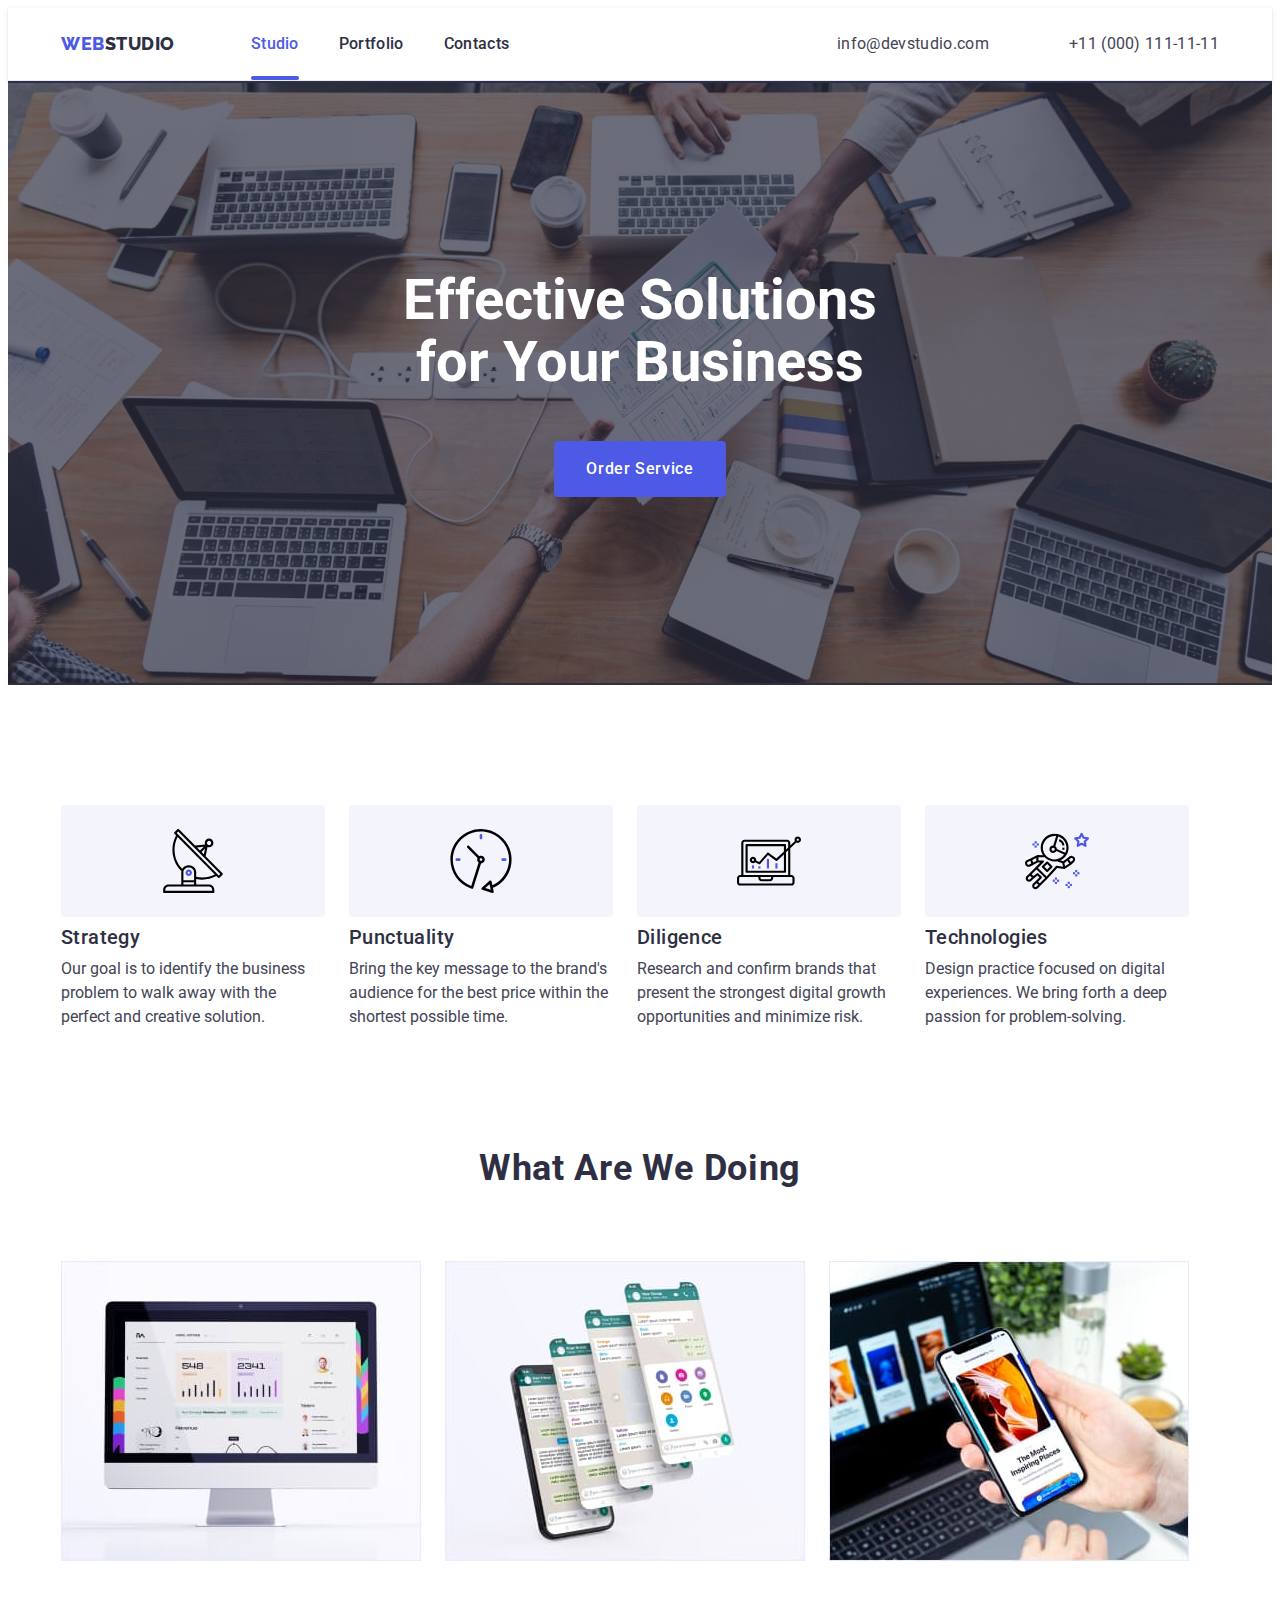
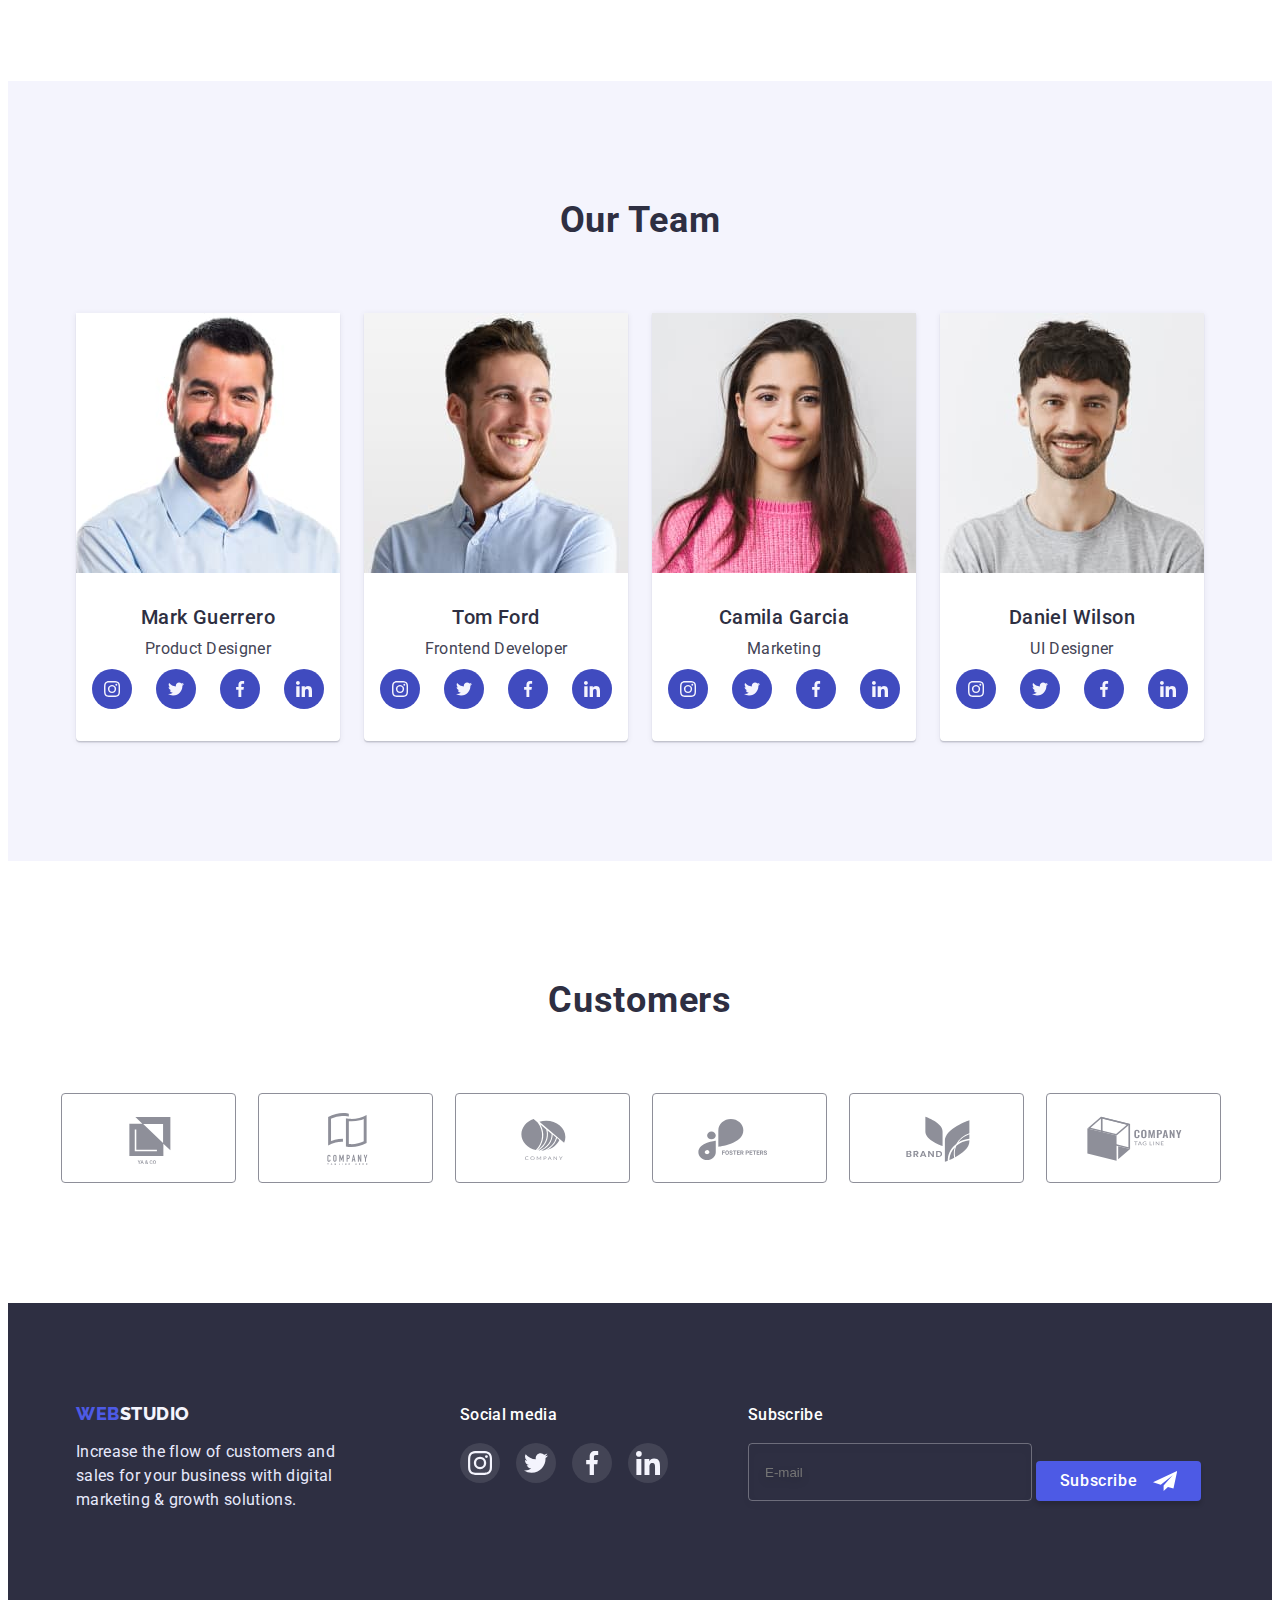
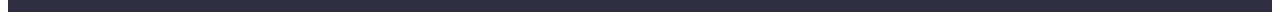
==== commit f374da3e: "add index adaptiv" ====
--- a/index.html
+++ b/index.html
@@ -233,7 +233,7 @@
 
       <!-- doing -->
 
-      <!-- <section class="section">
+      <section class="section example">
         <div class="container">
           <h2 class="section-title">What are we doing</h2>
           <ul class="do-list list">
@@ -266,11 +266,11 @@
             </li>
           </ul>
         </div>
-      </section> -->
+      </section>
 
       <!-- team -->
 
-      <!-- <section class="section team">
+      <section class="section team">
         <div class="container team">
           <h2 class="section-title">Our Team</h2>
           <ul class="list">
@@ -436,11 +436,11 @@
             </li>
           </ul>
         </div>
-      </section> -->
+      </section>
 
       <!-- clients -->
 
-      <!-- <section class="section">
+      <section class="section">
         <div class="container">
           <h2 class="section-title">Customers</h2>
           <ul class="clients-list list">
@@ -488,12 +488,12 @@
             </li>
           </ul>
         </div>
-      </section> -->
+      </section>
     </main>
 
     <!-- footer -->
 
-    <!-- <footer class="footer">
+    <footer class="footer">
       <div class="container">
         <ul class="list socials-footer">
           <li class="footer-item">
@@ -571,7 +571,7 @@
           </li>
         </ul>
       </div>
-    </footer> -->
+    </footer>
 
     <!-- modal -->
     <!-- <div class="backdrop is-hidden" data-modal>
--- a/css/styles.css
+++ b/css/styles.css
@@ -143,16 +143,13 @@
 }
 
 .section .list {
+  display: flex;
   flex-wrap: wrap;
   row-gap: 72px;
-  display: flex;
 }
 
 @media (min-width: 768px) {
   .section .list {
-    display: flex;
-    flex-wrap: wrap;
-    row-gap: 72px;
     column-gap: 24px;
   }
 }
@@ -183,9 +180,15 @@
 .header {
   border-bottom: 1px solid #e7e9fc;
   padding-top: 24px;
-  padding-bottom: 24px;
+  padding-bottom: 20px;
   box-shadow: 0px 2px 1px rgba(46, 47, 66, 0.08),
     0px 1px 1px rgba(46, 47, 66, 0.16), 0px 1px 6px rgba(46, 47, 66, 0.08);
+}
+
+@media (min-width: 768px) {
+  .header {
+    padding: 0;
+  }
 }
 
 .header .container {
@@ -232,7 +235,9 @@
 
 .nav-link {
   position: relative;
-  display: flex;
+  display: block;
+  padding-top: 24px;
+  padding-bottom: 24px;
   color: var(--color-primary);
   font-weight: 500;
   letter-spacing: 0.02em;
@@ -252,7 +257,7 @@
   content: " ";
   background-color: currentColor;
   border-radius: 2px;
-  bottom: -104%;
+  bottom: 0;
   left: 0;
 }
 
@@ -269,7 +274,17 @@
 @media (min-width: 768px) {
   .header-address {
     display: flex;
+    flex-direction: column;
+    gap: 12px;
+  }
+}
+
+@media (min-width: 1158px) {
+  .header-address {
+    display: flex;
+    flex-direction: row;
     margin-bottom: 0;
+    gap: 40px;
   }
 }
 
@@ -536,7 +551,13 @@
 }
 
 .column {
-  width: calc((100% -24px)/2);
+  width: 396px;
+}
+
+@media (min-width: 768px) {
+  .column {
+    width: calc((100% - 24px) / 2);
+  }
 }
 
 @media (min-width: 1154px) {
@@ -567,10 +588,30 @@
     font-weight: 400;
   }
 }
+
+@media (max-width: 1157px) {
+  .example {
+    display: none;
+  }
+}
+
 /* team */
 
 .team {
   background-color: var(--color-lightmode);
+}
+
+.team .list {
+  justify-content: center;
+}
+
+@media (min-width: 768px) {
+  .team .list {
+    display: flex;
+    flex-wrap: wrap;
+    column-gap: 24px;
+    row-gap: 64px;
+  }
 }
 
 .team-cards {
@@ -595,11 +636,31 @@
 /* clients */
 
 .clients-list {
+  column-gap: 16px;
   justify-content: center;
 }
 
+@media (min-width: 1158px) {
+  .clients-list {
+    column-gap: 24px;
+  }
+}
+
 .clients-item {
-  flex-basis: calc((100% - 24px * 5) / 6);
+  max-width: 190px;
+  width: 100%;
+}
+
+@media (max-width: 427px) {
+  .clients-item {
+    max-width: calc((100% - 16px) / 2);
+  }
+}
+
+@media (min-width: 1158px) {
+  .clients-item {
+    flex-basis: calc((100% - 24px * 5) / 6);
+  }
 }
 
 .clients-link {
@@ -641,7 +702,26 @@
 
 .socials-footer {
   display: flex;
-}
+  flex-direction: column;
+  row-gap: 72px;
+  justify-content: center;
+}
+
+@media (min-width: 768px) {
+  .socials-footer {
+    flex-direction: row;
+    flex-wrap: wrap;
+    column-gap: 24px;
+  }
+}
+
+@media (min-width: 1158px) {
+  .socials-footer {
+    flex-wrap: nowrap;
+    column-gap: 0;
+  }
+}
+
 /* socials footer */
 
 .socials-list {
@@ -684,11 +764,29 @@
 }
 
 .footer-item {
-  margin-right: 120px;
-}
-
-.footer-socials-item {
-  margin-right: 80px;
+  text-align: center;
+}
+
+@media (min-width: 768px) {
+  .footer-item {
+    text-align: left;
+    flex-direction: row;
+    flex-wrap: wrap;
+  }
+}
+
+@media (min-width: 1158px) {
+  .footer-item {
+    margin-right: 120px;
+  }
+}
+
+
+
+@media (min-width: 1158px) {
+  .footer-socials-item {
+    margin-right: 80px;
+  }
 }
 
 .footer-logo {
@@ -705,11 +803,12 @@
 }
 
 .footer-text {
-  display: block;
+  display: inline-block;
   color: var(--color-accent);
   letter-spacing: 0.02em;
   width: 264px;
   margin: 0;
+  text-align: left;
 }
 
 .footer-socials-title {
@@ -717,6 +816,13 @@
   font-size: 16px;
   letter-spacing: 0.02em;
   color: var(--color-body-bckg);
+      text-align: center;
+}
+
+@media (min-width: 768px) {
+  .footer-socials-title {
+    text-align: left;
+  }
 }
 
 .footer-socials-list {
@@ -754,7 +860,7 @@
 
 .footer-user-email {
   background-color: transparent;
-  width: 264px;
+  width: 100%;
   height: 40px;
   border: 1px solid rgba(255, 255, 255, 0.3);
   color: var(--color-body-bckg);
@@ -763,6 +869,12 @@
   padding-left: 16px;
   padding-top: 8px;
   padding-bottom: 8px;
+}
+
+@media (min-width: 768px) {
+  .footer-user-email {
+     width: 264px;
+  }
 }
 
 .footer-user-email:focus,
@@ -818,7 +930,29 @@
 
 .footer-form {
   display: flex;
+  flex-direction: column;
+  align-items: center;
+  gap: 16px;
+  /* max-width: 398px; */
+}
+@media (min-width: 768px){
+.footer-form {
   gap: 24px;
+  width: 500px;
+  flex-direction: row;
+  align-items: end;
+}
+}
+
+@media (min-width: 1158px){
+.footer-form {
+  width: 456px;
+}
+}
+@media (min-width: 768px){
+div.footer-form-item {
+  width: 264px;
+}
 }
 
 .footer-button-icon {
@@ -831,6 +965,7 @@
   display: flex;
   flex-direction: column;
   gap: 16px;
+  width: 100%;
 }
 
 /* modal */
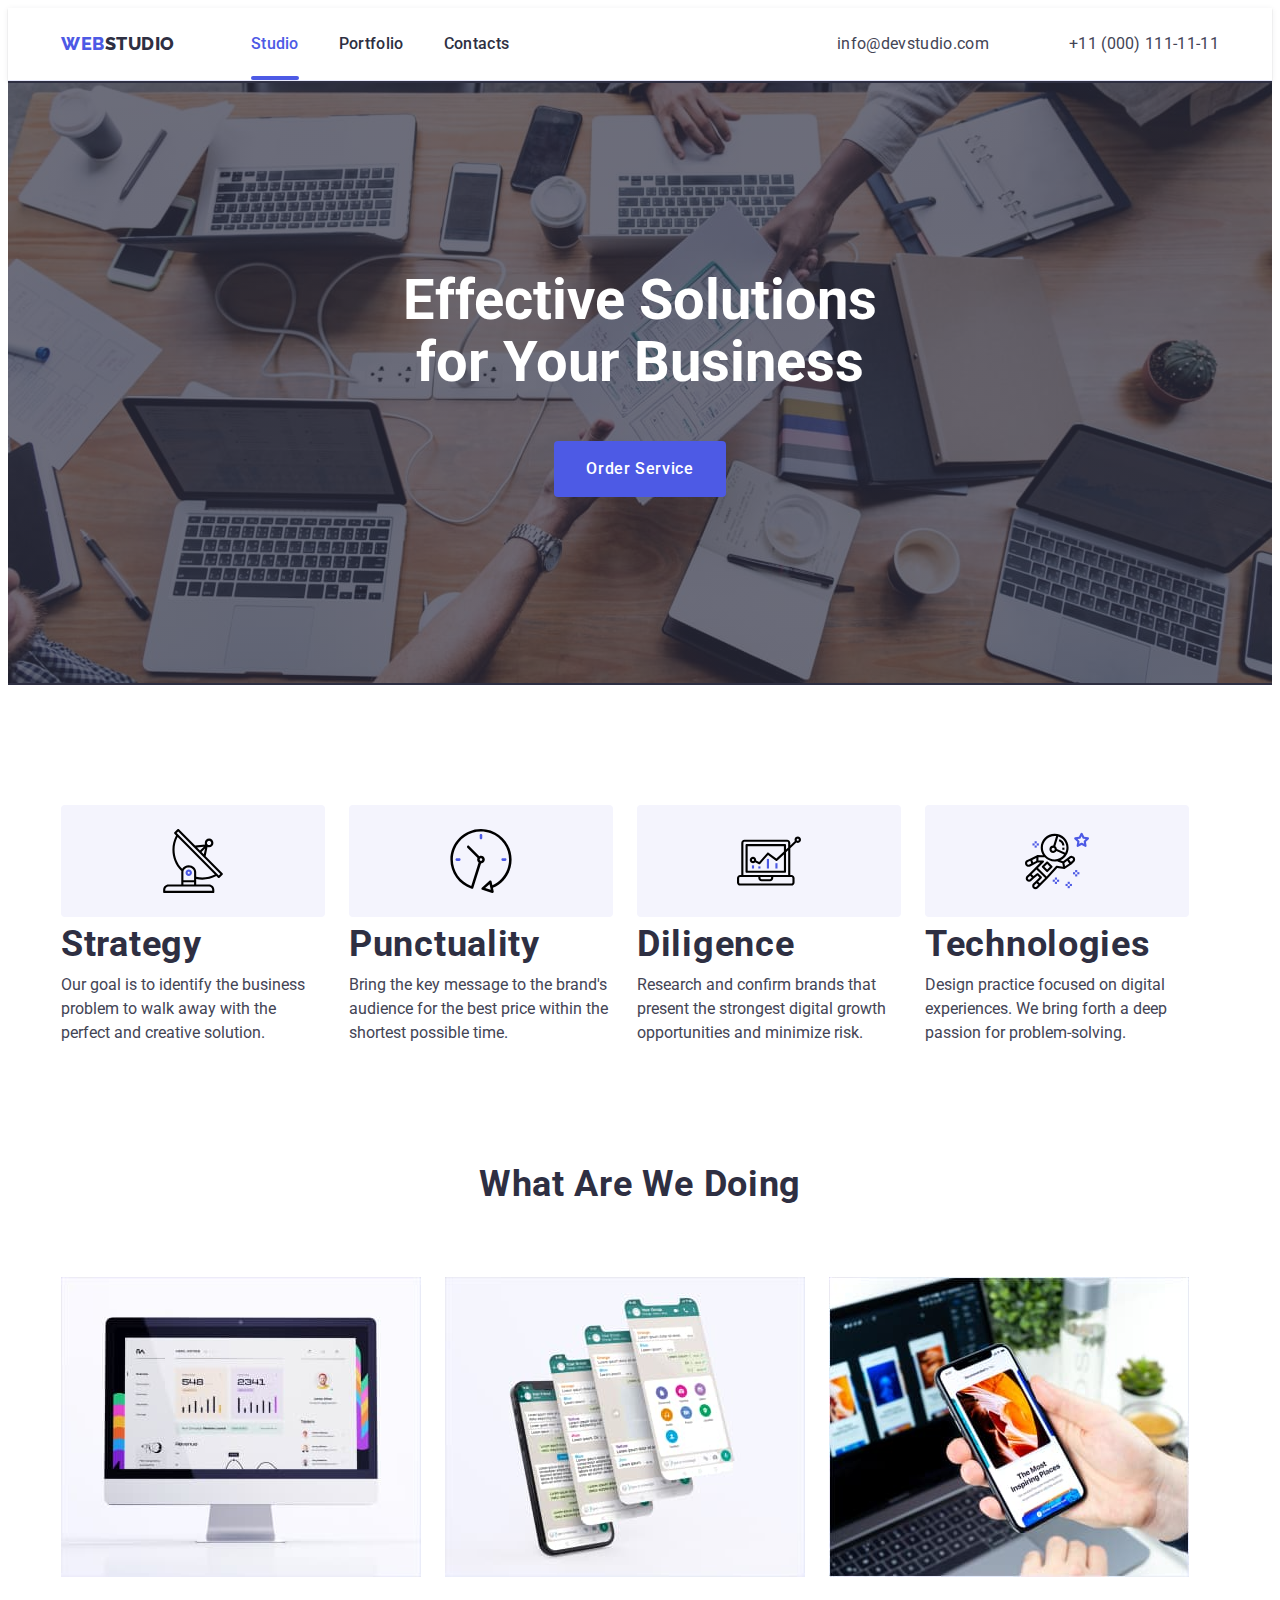
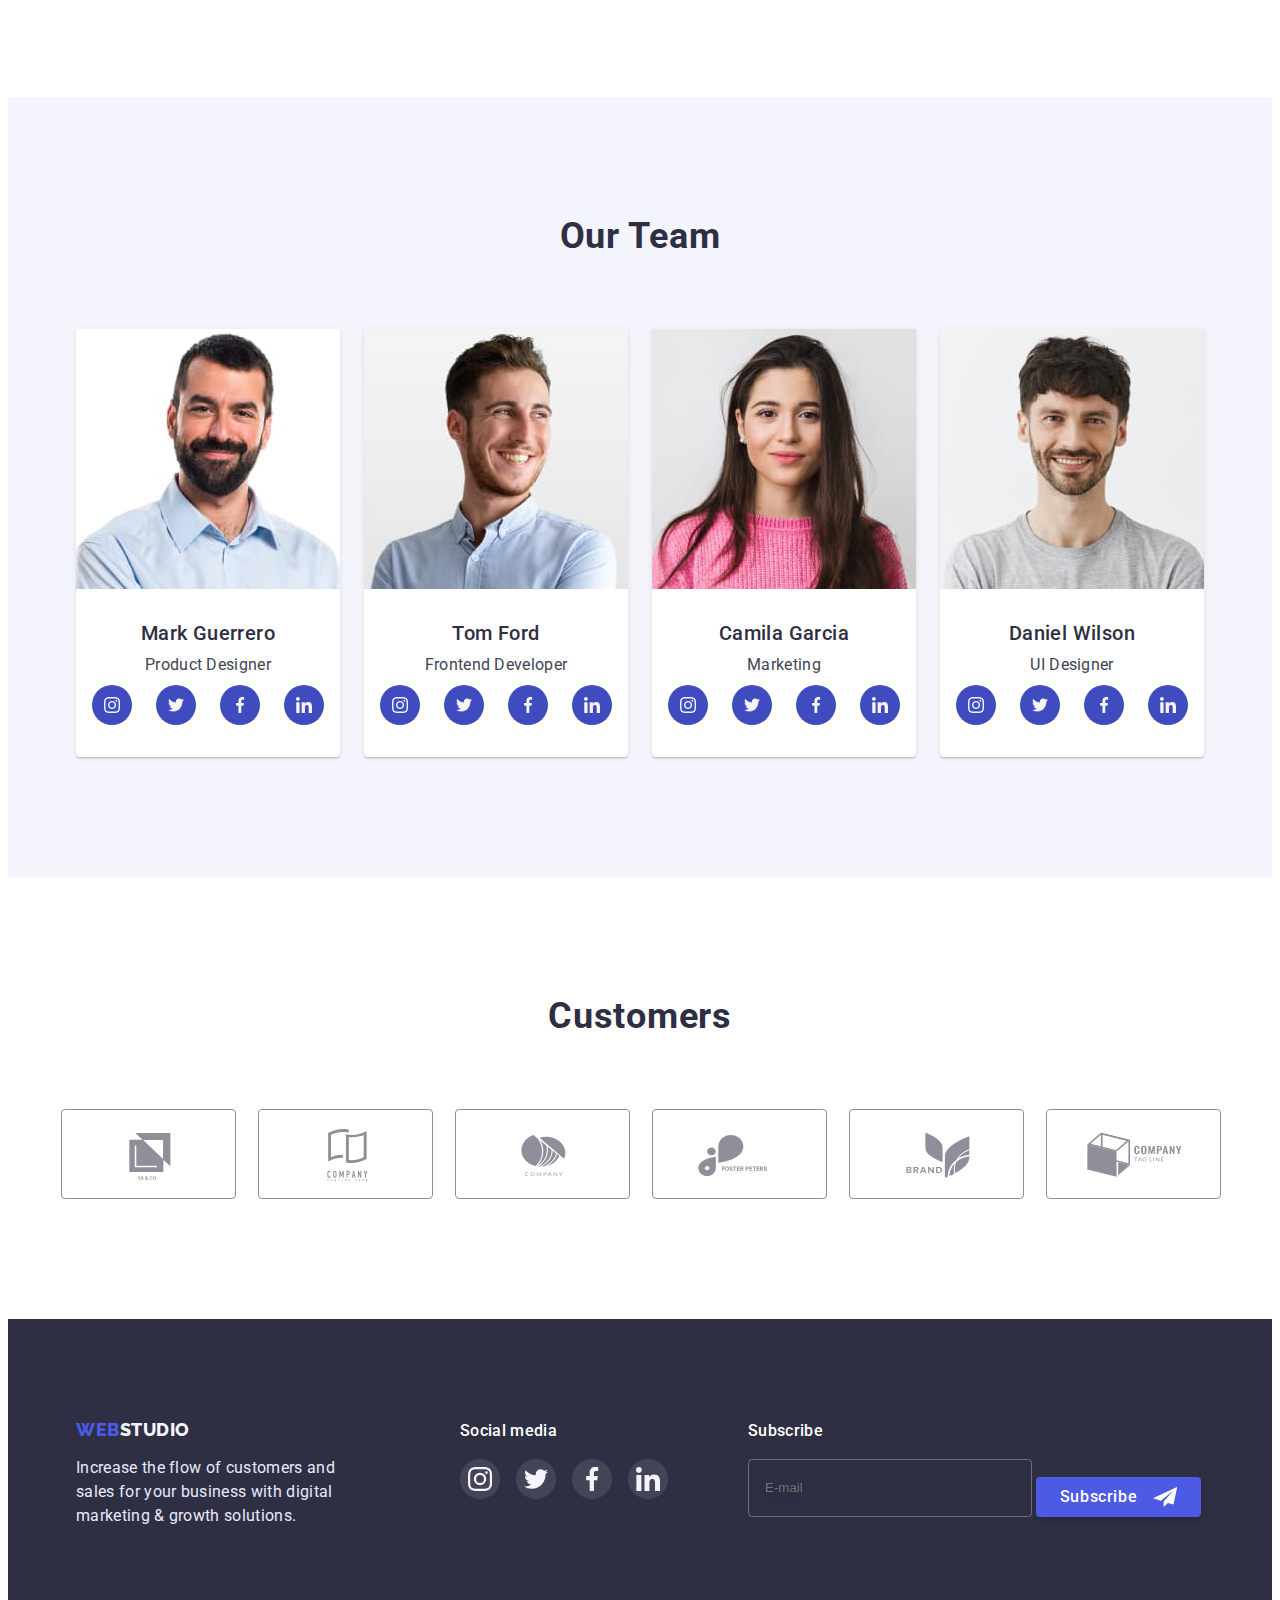
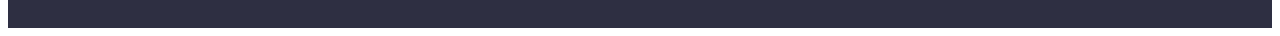
==== commit 92c759ad: "add adaptiv (no menu)" ====
--- a/index.html
+++ b/index.html
@@ -176,7 +176,7 @@
       <!-- advantages -->
 
       <section class="section">
-        <div class="container">
+        <div class="container adv">
           <h2 class="visually-hidden">advantages</h2>
           <ul class="list">
             <li class="column">
@@ -240,6 +240,7 @@
             <li>
               <img
                 class="doing-images"
+                srcset="./images/img1.jpg 1x, ./images/img1@2x.jpg 2x"
                 src="./images/img1.jpg"
                 alt="imac"
                 width="360"
@@ -249,6 +250,7 @@
             <li>
               <img
                 class="doing-images"
+                srcset="./images/img2.jpg 1x, ./images/img2@2x.jpg 2x"
                 src="./images/img2.jpg"
                 alt="handy"
                 width="360"
@@ -258,6 +260,7 @@
             <li>
               <img
                 class="doing-images"
+                srcset="./images/img3.jpg 1x, ./images/img3@2x.jpg 2x"
                 src="./images/img3.jpg"
                 alt="hand with handy"
                 width="360"
@@ -276,6 +279,10 @@
           <ul class="list">
             <li class="team-cards">
               <img
+                srcset="
+                  ./images/mark-guerrero.jpg    1x,
+                  ./images/mark-guerrero@2x.jpg 2x
+                "
                 src="./images/mark-guerrero.jpg"
                 alt="Mark Guerrero"
                 width="264"
@@ -316,6 +323,7 @@
             </li>
             <li class="team-cards">
               <img
+                srcset="./images/tom-ford.jpg 1x, ./images/tom-ford@2x.jpg 2x"
                 src="./images/tom-ford.jpg"
                 alt="Tom Ford"
                 width="264"
@@ -356,6 +364,10 @@
             </li>
             <li class="team-cards">
               <img
+                srcset="
+                  ./images/camila-garcia.jpg    1x,
+                  ./images/camila-garcia@2x.jpg 2x
+                "
                 src="./images/camila-garcia.jpg"
                 alt="Camila Garcia"
                 width="264"
@@ -396,6 +408,10 @@
             </li>
             <li class="team-cards">
               <img
+                srcset="
+                  ./images/daniel-wilson.jpg    1x,
+                  ./images/daniel-wilson@2x.jpg 2x
+                "
                 src="./images/daniel-wilson.jpg"
                 alt="Daniel Wilson"
                 width="264"
@@ -574,7 +590,7 @@
     </footer>
 
     <!-- modal -->
-    <!-- <div class="backdrop is-hidden" data-modal>
+    <div class="backdrop is-hidden" data-modal>
       <div class="modal">
         <button class="modal-close" data-modal-close type="button">
           <svg height="8" width="8">
@@ -654,7 +670,7 @@
           </button>
         </form>
       </div>
-    </div> -->
+    </div>
 
     <script src="./js/modal.js"></script>
     <script src="./js/mobile-menu.js"></script>
--- a/css/styles.css
+++ b/css/styles.css
@@ -33,7 +33,7 @@
 img {
   display: block;
   height: auto;
-  max-width: 100%;
+  width: 100%;
 }
 
 .list {
@@ -119,6 +119,16 @@
 
 .section-subtitle {
   text-align: center;
+  font-weight: 500;
+  font-size: 20px;
+  line-height: 1.2;
+  letter-spacing: 0.02em;
+  color: var(--color-primary);
+  margin-bottom: 8px;
+}
+
+.adv .section-subtitle {
+  text-align: center;
   font-weight: 700;
   font-size: 36px;
   line-height: 1.1;
@@ -154,11 +164,11 @@
   }
 }
 
-@media (min-width: 1158px) {
+/* @media (min-width: 1158px) {
   .section .list {
     flex-wrap: nowrap;
   }
-}
+} */
 
 /* header */
 
@@ -304,6 +314,7 @@
 /* mobile menu */
 
 .mobile-menu {
+  z-index: 1;
   position: fixed;
   top: 0;
   left: 100%;
@@ -527,6 +538,11 @@
 }
 
 /* advantages */
+@media (min-width: 1154px) {
+  .adv .list {
+    flex-wrap: nowrap;
+  }
+}
 
 .adv-icon-box {
   display: none;
@@ -780,8 +796,6 @@
     margin-right: 120px;
   }
 }
-
-
 
 @media (min-width: 1158px) {
   .footer-socials-item {
@@ -816,7 +830,7 @@
   font-size: 16px;
   letter-spacing: 0.02em;
   color: var(--color-body-bckg);
-      text-align: center;
+  text-align: center;
 }
 
 @media (min-width: 768px) {
@@ -873,7 +887,7 @@
 
 @media (min-width: 768px) {
   .footer-user-email {
-     width: 264px;
+    width: 264px;
   }
 }
 
@@ -935,24 +949,24 @@
   gap: 16px;
   /* max-width: 398px; */
 }
-@media (min-width: 768px){
-.footer-form {
-  gap: 24px;
-  width: 500px;
-  flex-direction: row;
-  align-items: end;
-}
-}
-
-@media (min-width: 1158px){
-.footer-form {
-  width: 456px;
-}
-}
-@media (min-width: 768px){
-div.footer-form-item {
-  width: 264px;
-}
+@media (min-width: 768px) {
+  .footer-form {
+    gap: 24px;
+    width: 500px;
+    flex-direction: row;
+    align-items: end;
+  }
+}
+
+@media (min-width: 1158px) {
+  .footer-form {
+    width: 456px;
+  }
+}
+@media (min-width: 768px) {
+  div.footer-form-item {
+    width: 264px;
+  }
 }
 
 .footer-button-icon {
@@ -1196,9 +1210,18 @@
 .filter {
   padding-top: 96px;
 }
-.filter-list {
-  justify-content: center;
-  margin-bottom: 72px;
+
+ul.filter-list.list {
+  justify-content: start;
+  margin-bottom: 48px;
+  gap: 24px;
+}
+
+@media (min-width: 768px) {
+  ul.filter-list.list {
+    justify-content: center;
+    margin-bottom: 72px;
+  }
 }
 
 .filter-buttons {
@@ -1230,14 +1253,29 @@
 
 /* portfolio-net */
 
-.section .list .portfolio-list {
-  row-gap: 24px;
-  column-gap: 48px;
-}
-
 .portfolio-list {
-  flex-wrap: wrap;
-}
+  flex-direction: column;
+  justify-content: center;
+  align-items: center;
+}
+
+@media (min-width: 768px) {
+  .portfolio-list {
+    flex-direction: row;
+    justify-content: start;
+  }
+}
+
+ul.portfolio-list.list {
+  row-gap: 48px;
+}
+
+@media (min-width: 768px) {
+  ul.portfolio-list.list {
+    row-gap: 72px;
+  }
+}
+
 .portfolio-link {
   display: block;
   text-decoration: none;
@@ -1267,6 +1305,7 @@
   display: flex;
   flex-direction: column;
   align-items: start;
+  text-align: left;
 }
 
 .pf-dskr {
@@ -1276,7 +1315,19 @@
 }
 
 .portfolio-item {
-  flex-basis: calc((100% - 48px) / 3);
+  width: 100%;
+}
+
+@media (min-width: 768px) {
+  .portfolio-item {
+    flex-basis: calc((100% - 24px) / 2);
+  }
+}
+
+@media (min-width: 1158px) {
+  .portfolio-item {
+    flex-basis: calc((100% - 48px) / 3);
+  }
 }
 
 .portfolio-image {
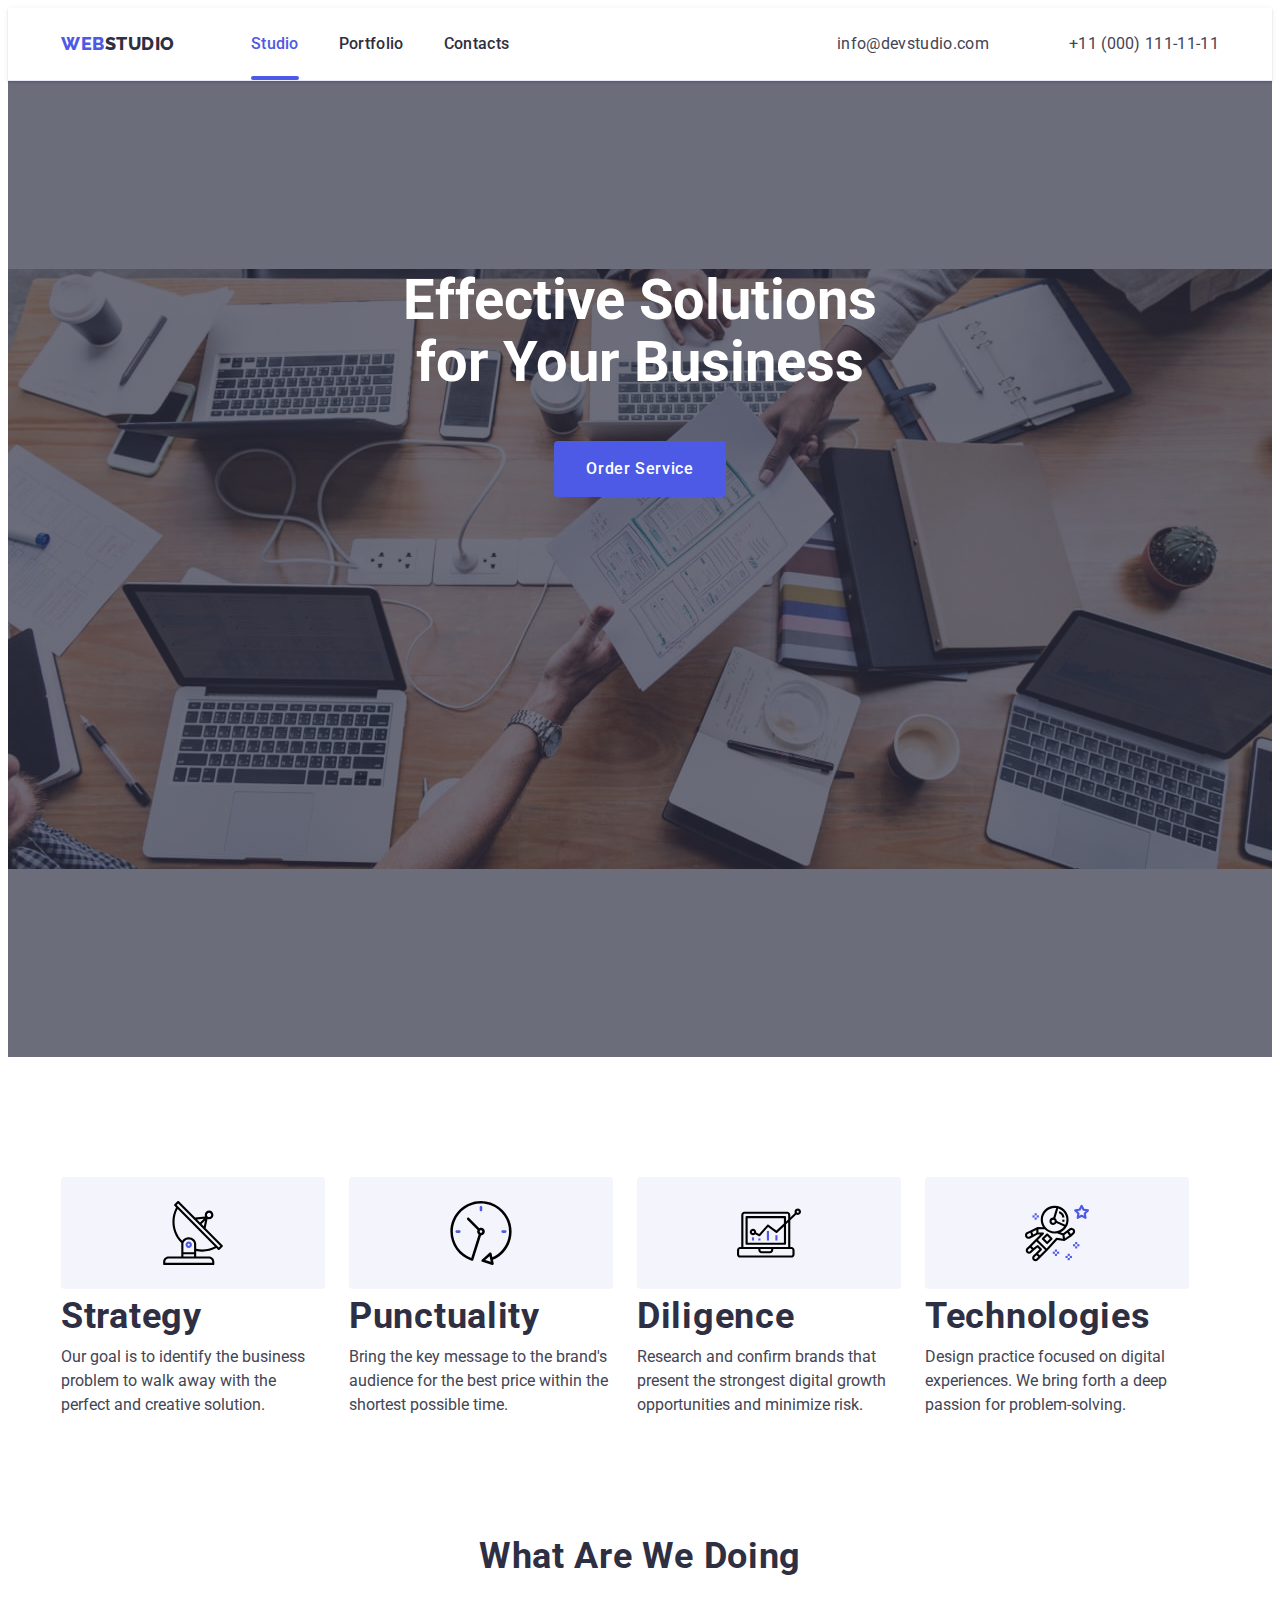
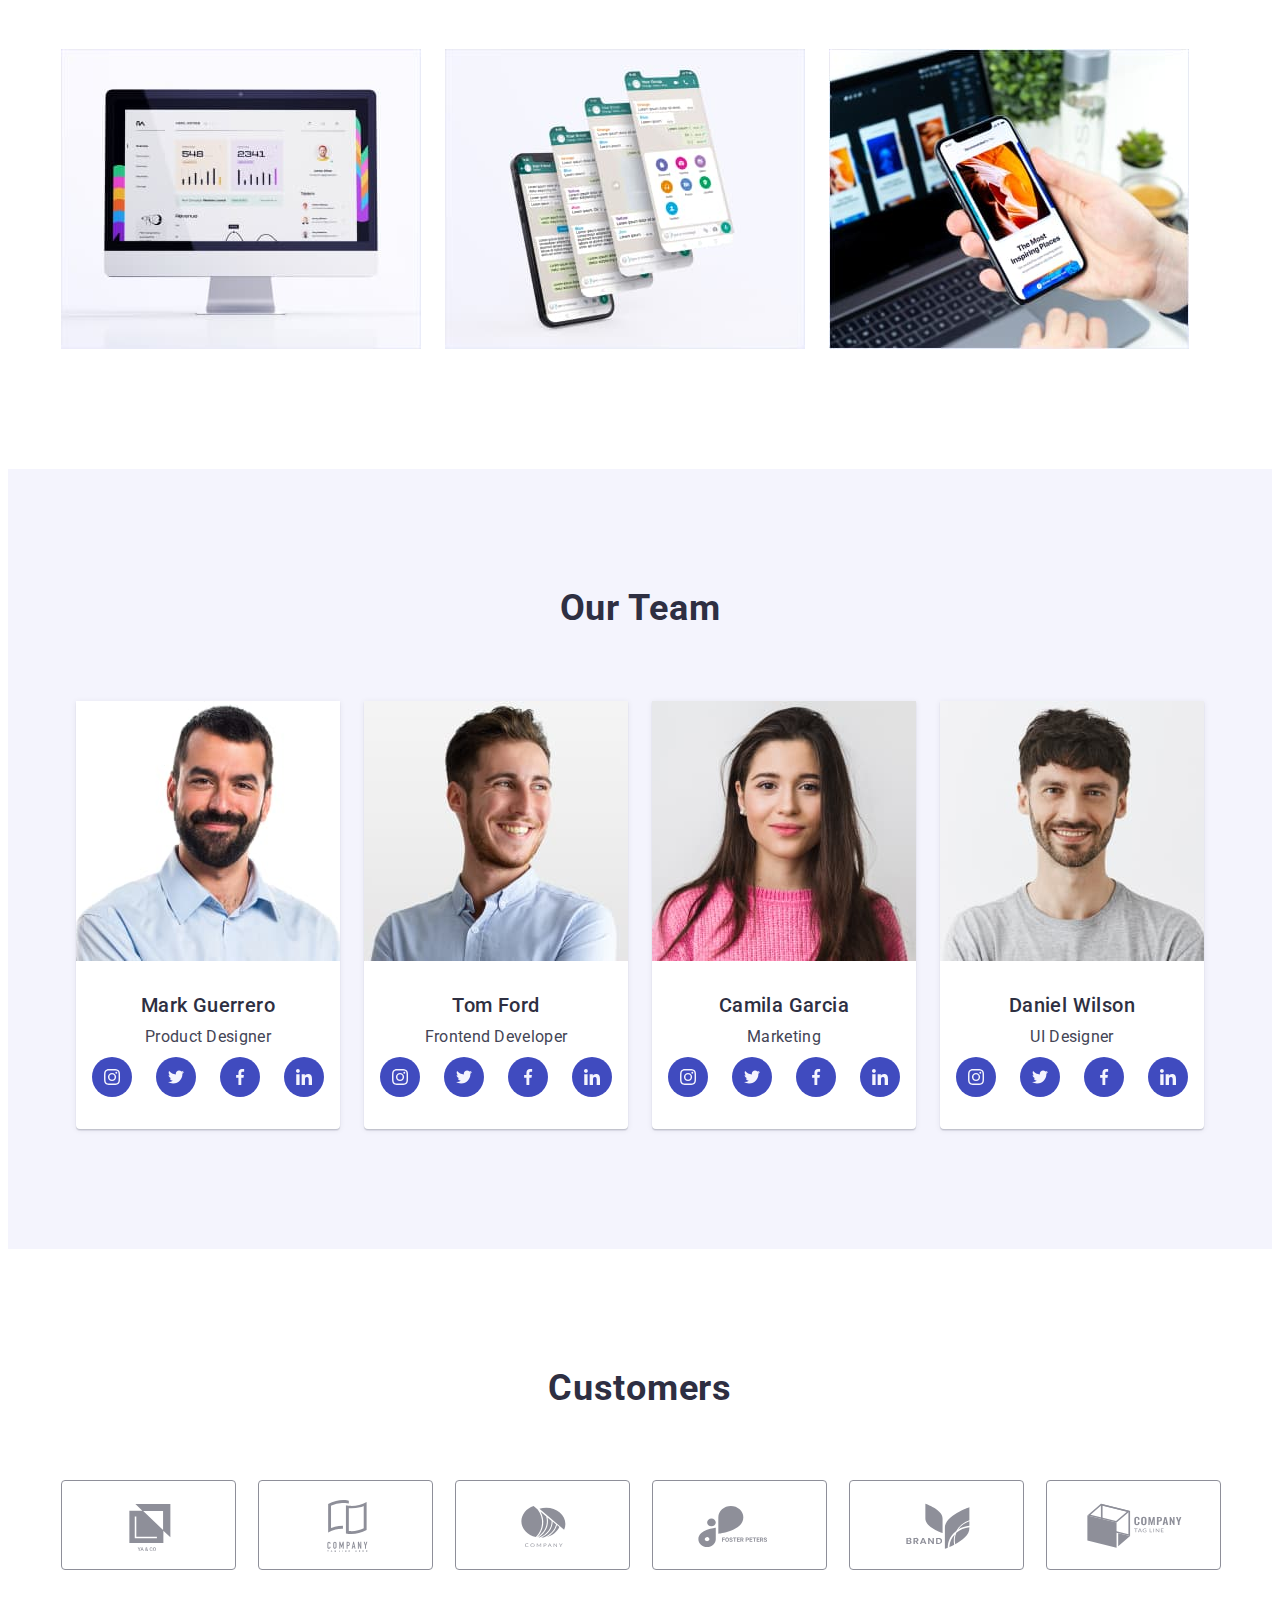
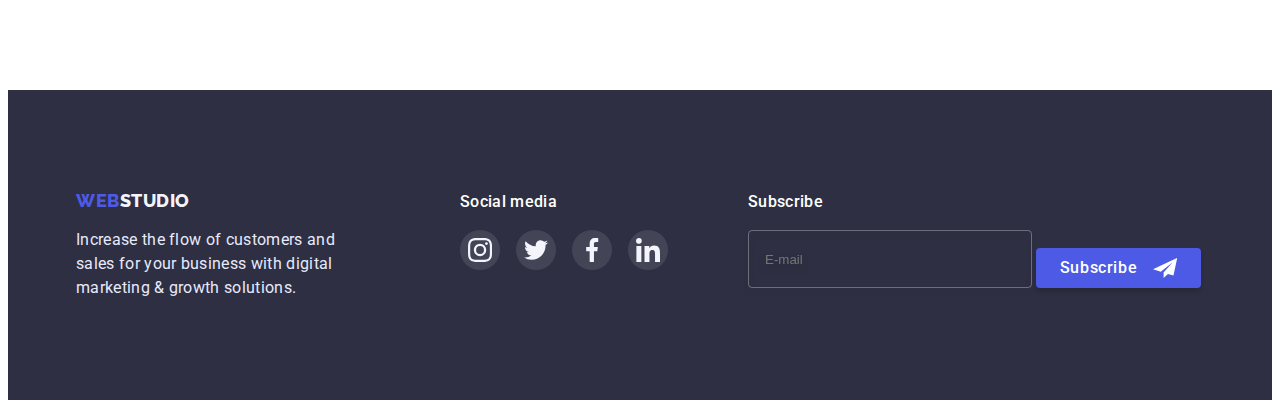
==== commit 2d77d5be: "add finish" ====
--- a/index.html
+++ b/index.html
@@ -122,7 +122,7 @@
               </li>
             </ul>
           </address>
-          <div class="socials-mobile">
+          
             <ul class="mobile-socials-list">
               <li class="socials-item">
                 <a class="socials-link" href="#">
@@ -153,7 +153,7 @@
                 </a>
               </li>
             </ul>
-          </div>
+
         </div>
       </div>
     </header>
--- a/css/styles.css
+++ b/css/styles.css
@@ -314,6 +314,9 @@
 /* mobile menu */
 
 .mobile-menu {
+  display: flex;
+  justify-content: space-between;
+  flex-direction: column;
   z-index: 1;
   position: fixed;
   top: 0;
@@ -325,6 +328,10 @@
   transition: transform 250ms cubic-bezier(0.4, 0, 0.2, 1);
 }
 
+.mobile-header-menu .current {
+  color: var(--color-brand);
+}
+
 .mobile-menu.is-open {
   transform: translateX(-100%);
 }
@@ -346,8 +353,7 @@
 .mobile-header-nav {
   display: flex;
   flex-direction: column;
-  margin-bottom: 284px;
-}
+ }
 
 .mobile-header-menu {
   display: flex;
@@ -362,9 +368,6 @@
   letter-spacing: 0.02em;
   color: var(--color-primary);
 }
-.mobile-contacts-item {
-  display: inline-block;
-}
 
 .mobile-header-address {
   margin-bottom: 48px;
@@ -373,7 +376,7 @@
 .mobile-contact-list {
   display: flex;
   flex-direction: column;
-  justify-content: space-between;
+  gap: 40px;
 }
 
 .mobile-header-contacts {
@@ -383,10 +386,9 @@
 .phone {
   font-weight: 600;
   font-size: 36px;
-  line-height: 1.11px;
+  line-height: 1.11;
   color: var(--color-brand);
-  display: block;
-}
+ }
 
 .email {
   font-weight: 500;
@@ -397,12 +399,13 @@
 }
 
 .mobile-socials-list {
-  justify-content: space-between;
   list-style-type: none;
   margin-bottom: 0;
+  margin-top: 0;
   padding-left: 0;
   display: flex;
-}
+  gap: 56px;
+  }
 /* hero */
 
 .hero .container {
@@ -410,7 +413,6 @@
 }
 
 .hero {
-  background-color: var(--color-primary);
   padding-top: 112px;
   padding-bottom: 112px;
   text-align: center;
@@ -440,6 +442,7 @@
 
 @media (min-width: 768px) {
   .hero {
+    height: 436px;
     background-image: linear-gradient(
         rgba(46, 47, 66, 0.7),
         rgba(46, 47, 66, 0.7)
@@ -450,6 +453,7 @@
     (min-resolution: 192dpi),
     (min-resolution: 2dppx) {
     .hero {
+      height: 436px;
       background-image: linear-gradient(
           rgba(46, 47, 66, 0.7),
           rgba(46, 47, 66, 0.7)
@@ -461,6 +465,7 @@
 
 @media (min-width: 1158px) {
   .hero {
+    height: 600px;
     padding-top: 188px;
     padding-bottom: 188px;
     background-image: linear-gradient(
@@ -473,6 +478,7 @@
     (min-resolution: 192dpi),
     (min-resolution: 2dppx) {
     .hero {
+      height: 600px;
       background-image: linear-gradient(
           rgba(46, 47, 66, 0.7),
           rgba(46, 47, 66, 0.7)
@@ -776,8 +782,7 @@
 
 .socials-icon {
   height: 16px;
-  width: 16px;
-}
+  }
 
 .footer-item {
   text-align: center;
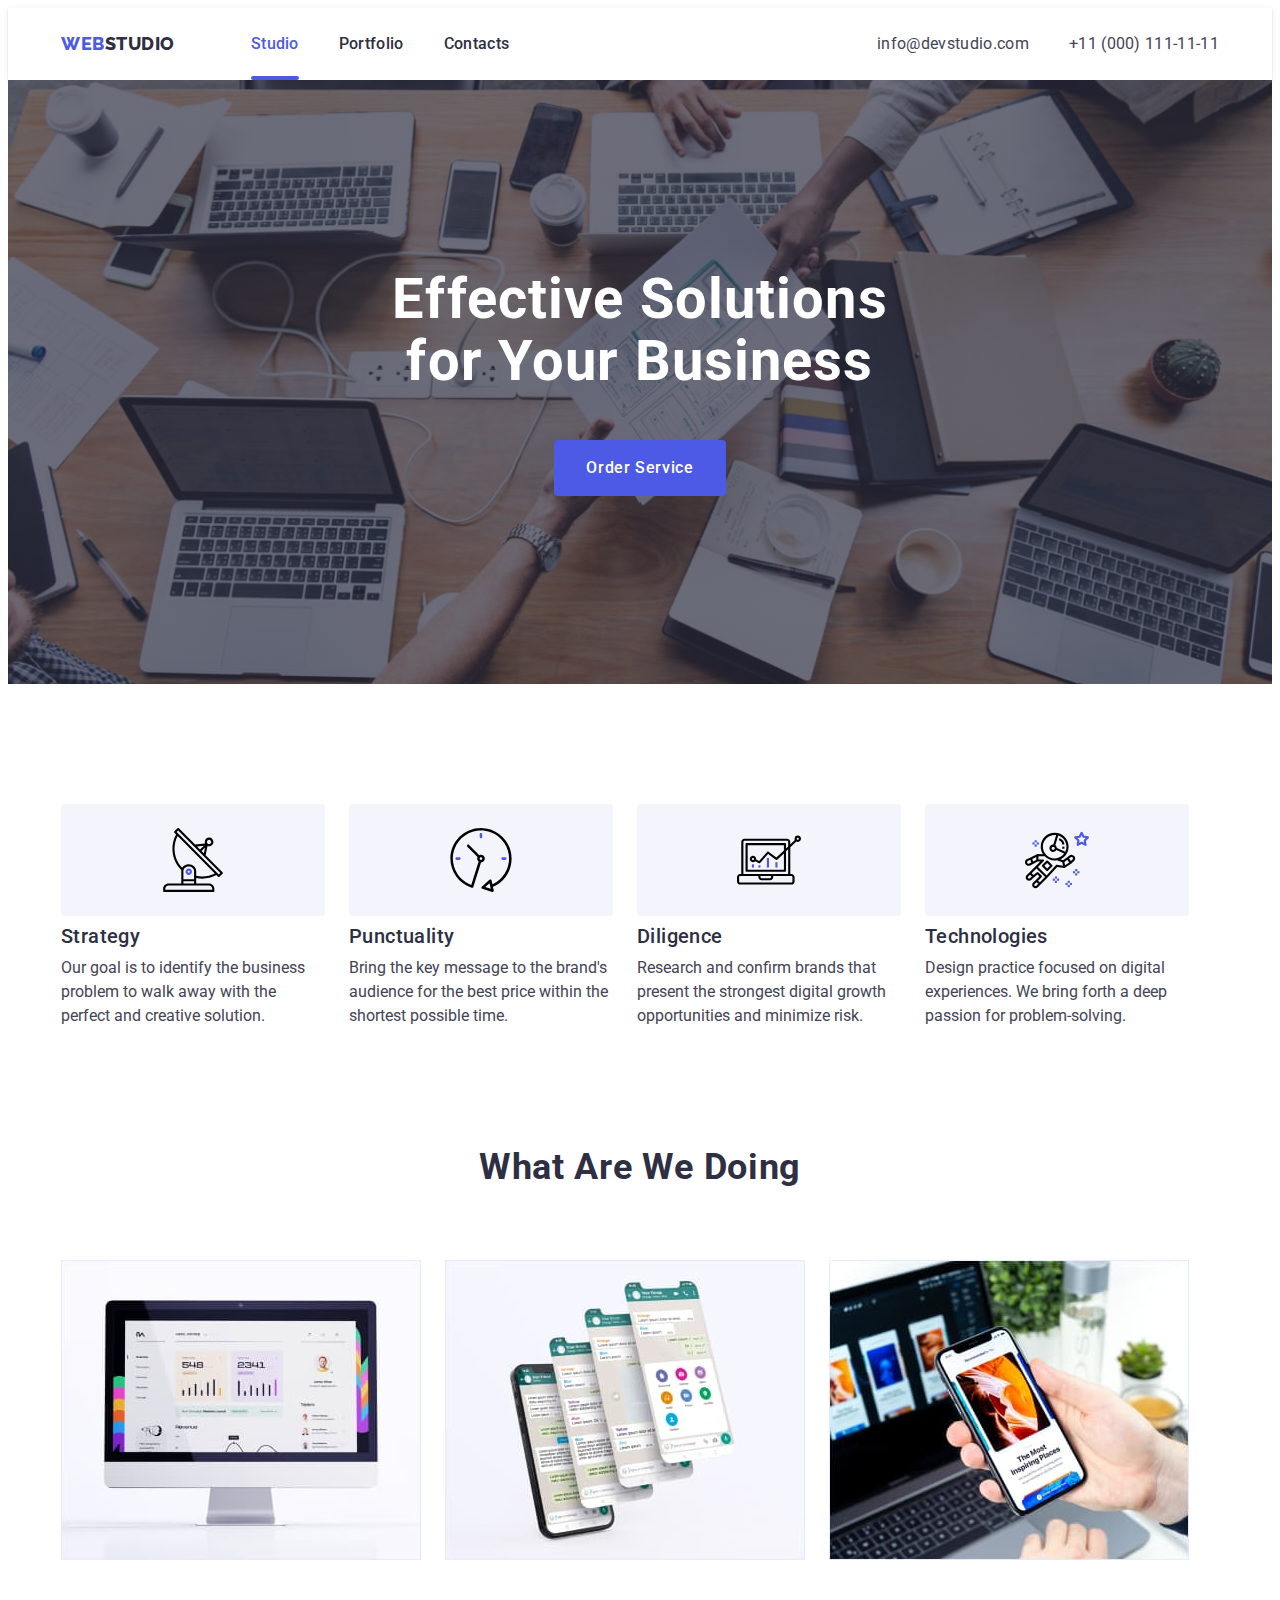
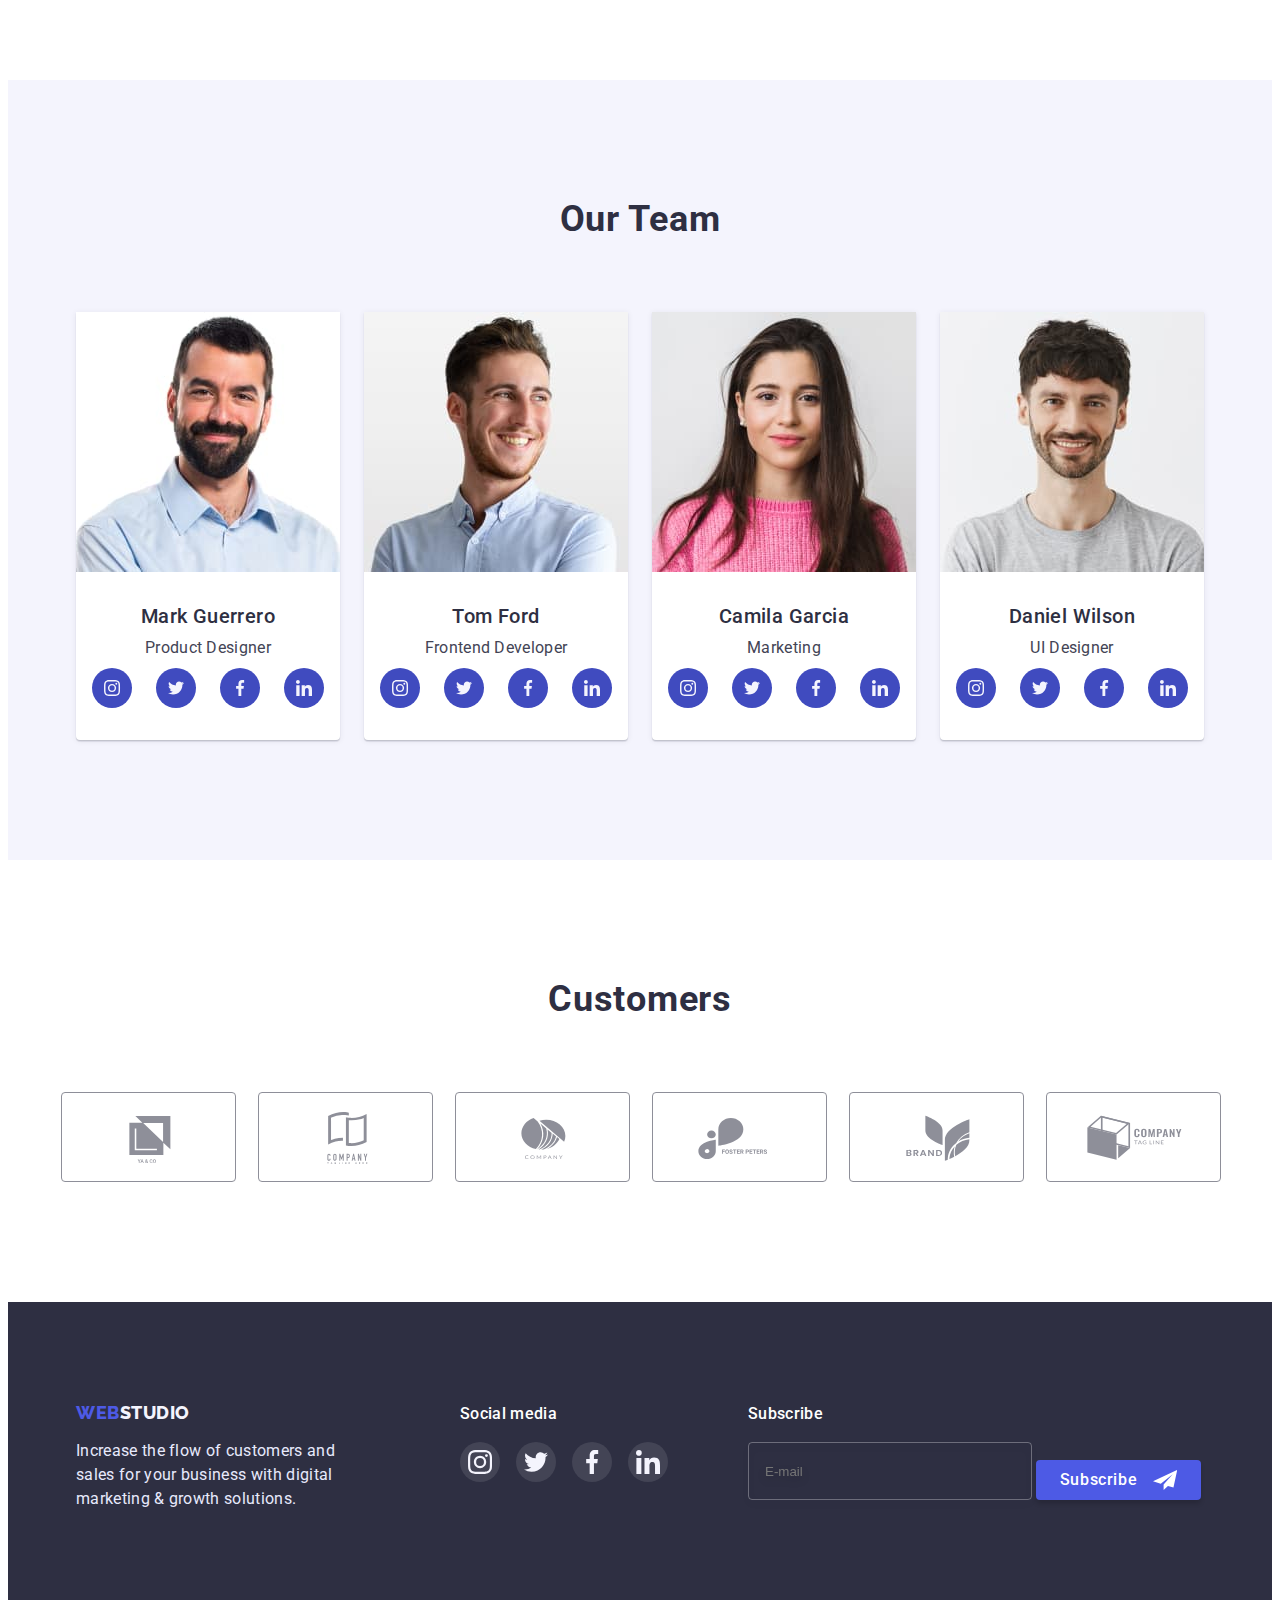
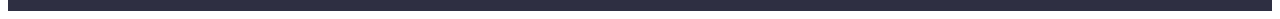
==== commit 4c42ab2e: "fixed" ====
--- a/index.html
+++ b/index.html
@@ -122,38 +122,37 @@
               </li>
             </ul>
           </address>
-          
-            <ul class="mobile-socials-list">
-              <li class="socials-item">
-                <a class="socials-link" href="#">
-                  <svg class="socials-icon">
-                    <use href="./images/icons.svg#icon-instagram"></use>
-                  </svg>
-                </a>
-              </li>
-              <li class="socials-item">
-                <a class="socials-link" href="#">
-                  <svg class="socials-icon">
-                    <use href="./images/icons.svg#icon-twitter"></use>
-                  </svg>
-                </a>
-              </li>
-              <li class="socials-item">
-                <a class="socials-link" href="#">
-                  <svg class="socials-icon">
-                    <use href="./images/icons.svg#icon-facebook"></use>
-                  </svg>
-                </a>
-              </li>
-              <li class="socials-item">
-                <a class="socials-link" href="#">
-                  <svg class="socials-icon">
-                    <use href="./images/icons.svg#icon-linkedin"></use>
-                  </svg>
-                </a>
-              </li>
-            </ul>
-
+
+          <ul class="mobile-socials-list">
+            <li class="socials-item">
+              <a class="socials-link" href="#">
+                <svg class="socials-icon">
+                  <use href="./images/icons.svg#icon-instagram"></use>
+                </svg>
+              </a>
+            </li>
+            <li class="socials-item">
+              <a class="socials-link" href="#">
+                <svg class="socials-icon">
+                  <use href="./images/icons.svg#icon-twitter"></use>
+                </svg>
+              </a>
+            </li>
+            <li class="socials-item">
+              <a class="socials-link" href="#">
+                <svg class="socials-icon">
+                  <use href="./images/icons.svg#icon-facebook"></use>
+                </svg>
+              </a>
+            </li>
+            <li class="socials-item">
+              <a class="socials-link" href="#">
+                <svg class="socials-icon">
+                  <use href="./images/icons.svg#icon-linkedin"></use>
+                </svg>
+              </a>
+            </li>
+          </ul>
         </div>
       </div>
     </header>
--- a/css/styles.css
+++ b/css/styles.css
@@ -126,22 +126,15 @@
   color: var(--color-primary);
   margin-bottom: 8px;
 }
-
-.adv .section-subtitle {
-  text-align: center;
-  font-weight: 700;
-  font-size: 36px;
-  line-height: 1.1;
-  letter-spacing: 0.02em;
-  color: var(--color-primary);
-  margin-bottom: 8px;
-}
-
-@media (min-width: 1158px) {
-  .section-subtitle {
-    font-weight: 500;
-    font-size: 20px;
-    line-height: 1.2;
+@media (max-width: 1157px) {
+  .adv .section-subtitle {
+    text-align: center;
+    font-weight: 700;
+    font-size: 36px;
+    line-height: 1.1;
+    letter-spacing: 0.02em;
+    color: var(--color-primary);
+    margin-bottom: 8px;
   }
 }
 
@@ -198,22 +191,13 @@
 @media (min-width: 768px) {
   .header {
     padding: 0;
+    border: none;
   }
 }
 
 .header .container {
   display: flex;
   align-items: center;
-}
-
-.header-item {
-  margin-right: 40px;
-}
-.header-item:last-child {
-  margin-right: 0;
-}
-.header-item:first-child {
-  margin-left: 0;
 }
 
 /* navigation */
@@ -240,6 +224,7 @@
   .header-menu {
     display: flex;
     margin-bottom: 0;
+    gap: 40px;
   }
 }
 
@@ -353,7 +338,7 @@
 .mobile-header-nav {
   display: flex;
   flex-direction: column;
- }
+}
 
 .mobile-header-menu {
   display: flex;
@@ -384,11 +369,21 @@
 }
 
 .phone {
+  min-width: 100vp;
   font-weight: 600;
   font-size: 36px;
   line-height: 1.11;
   color: var(--color-brand);
- }
+}
+
+@media (max-width: 427px) {
+  .phone {
+    font-weight: 600;
+    font-size: 24px;
+    line-height: 1.11;
+    color: var(--color-brand);
+  }
+}
 
 .email {
   font-weight: 500;
@@ -405,7 +400,14 @@
   padding-left: 0;
   display: flex;
   gap: 56px;
-  }
+}
+
+@media (max-width: 427px) {
+  .mobile-socials-list {
+    gap: 23px;
+  }
+}
+
 /* hero */
 
 .hero .container {
@@ -424,6 +426,7 @@
   background-repeat: no-repeat;
   background-position: center;
   object-fit: contain;
+  background-size: cover;
   max-width: 1440px;
   margin: 0 auto;
 }
@@ -442,7 +445,6 @@
 
 @media (min-width: 768px) {
   .hero {
-    height: 436px;
     background-image: linear-gradient(
         rgba(46, 47, 66, 0.7),
         rgba(46, 47, 66, 0.7)
@@ -453,7 +455,6 @@
     (min-resolution: 192dpi),
     (min-resolution: 2dppx) {
     .hero {
-      height: 436px;
       background-image: linear-gradient(
           rgba(46, 47, 66, 0.7),
           rgba(46, 47, 66, 0.7)
@@ -465,7 +466,6 @@
 
 @media (min-width: 1158px) {
   .hero {
-    height: 600px;
     padding-top: 188px;
     padding-bottom: 188px;
     background-image: linear-gradient(
@@ -478,7 +478,6 @@
     (min-resolution: 192dpi),
     (min-resolution: 2dppx) {
     .hero {
-      height: 600px;
       background-image: linear-gradient(
           rgba(46, 47, 66, 0.7),
           rgba(46, 47, 66, 0.7)
@@ -494,26 +493,25 @@
 }
 
 .hero-title {
+  font-weight: 700;
   display: block;
   font-size: 36px;
   line-height: 1.11;
   color: var(--color-body-bckg);
   margin-bottom: 72px;
-}
-@media (max-width: 427px) {
+  letter-spacing: 0.02em;
+}
+
+@media (min-width: 768px) {
   .hero-title {
-    font-size: 30px;
-  }
-}
-@media (min-width: 768px) {
-  .hero-title {
+    font-size: 56px;
     margin-bottom: 40px;
   }
 }
+
 @media (min-width: 1158px) {
   .hero-title {
     margin-bottom: 48px;
-    font-size: 56px;
   }
 }
 
@@ -782,7 +780,7 @@
 
 .socials-icon {
   height: 16px;
-  }
+}
 
 .footer-item {
   text-align: center;
@@ -1013,9 +1011,8 @@
 .modal {
   position: relative;
   width: 100%;
-  height: 100%;
   max-width: 408px;
-  max-height: 584px;
+  min-height: 584px;
   background-color: #fcfcfc;
   box-shadow: 0px 1px 1px rgba(0, 0, 0, 0.14), 0px 1px 3px rgba(0, 0, 0, 0.12),
     0px 2px 1px rgba(0, 0, 0, 0.2);
